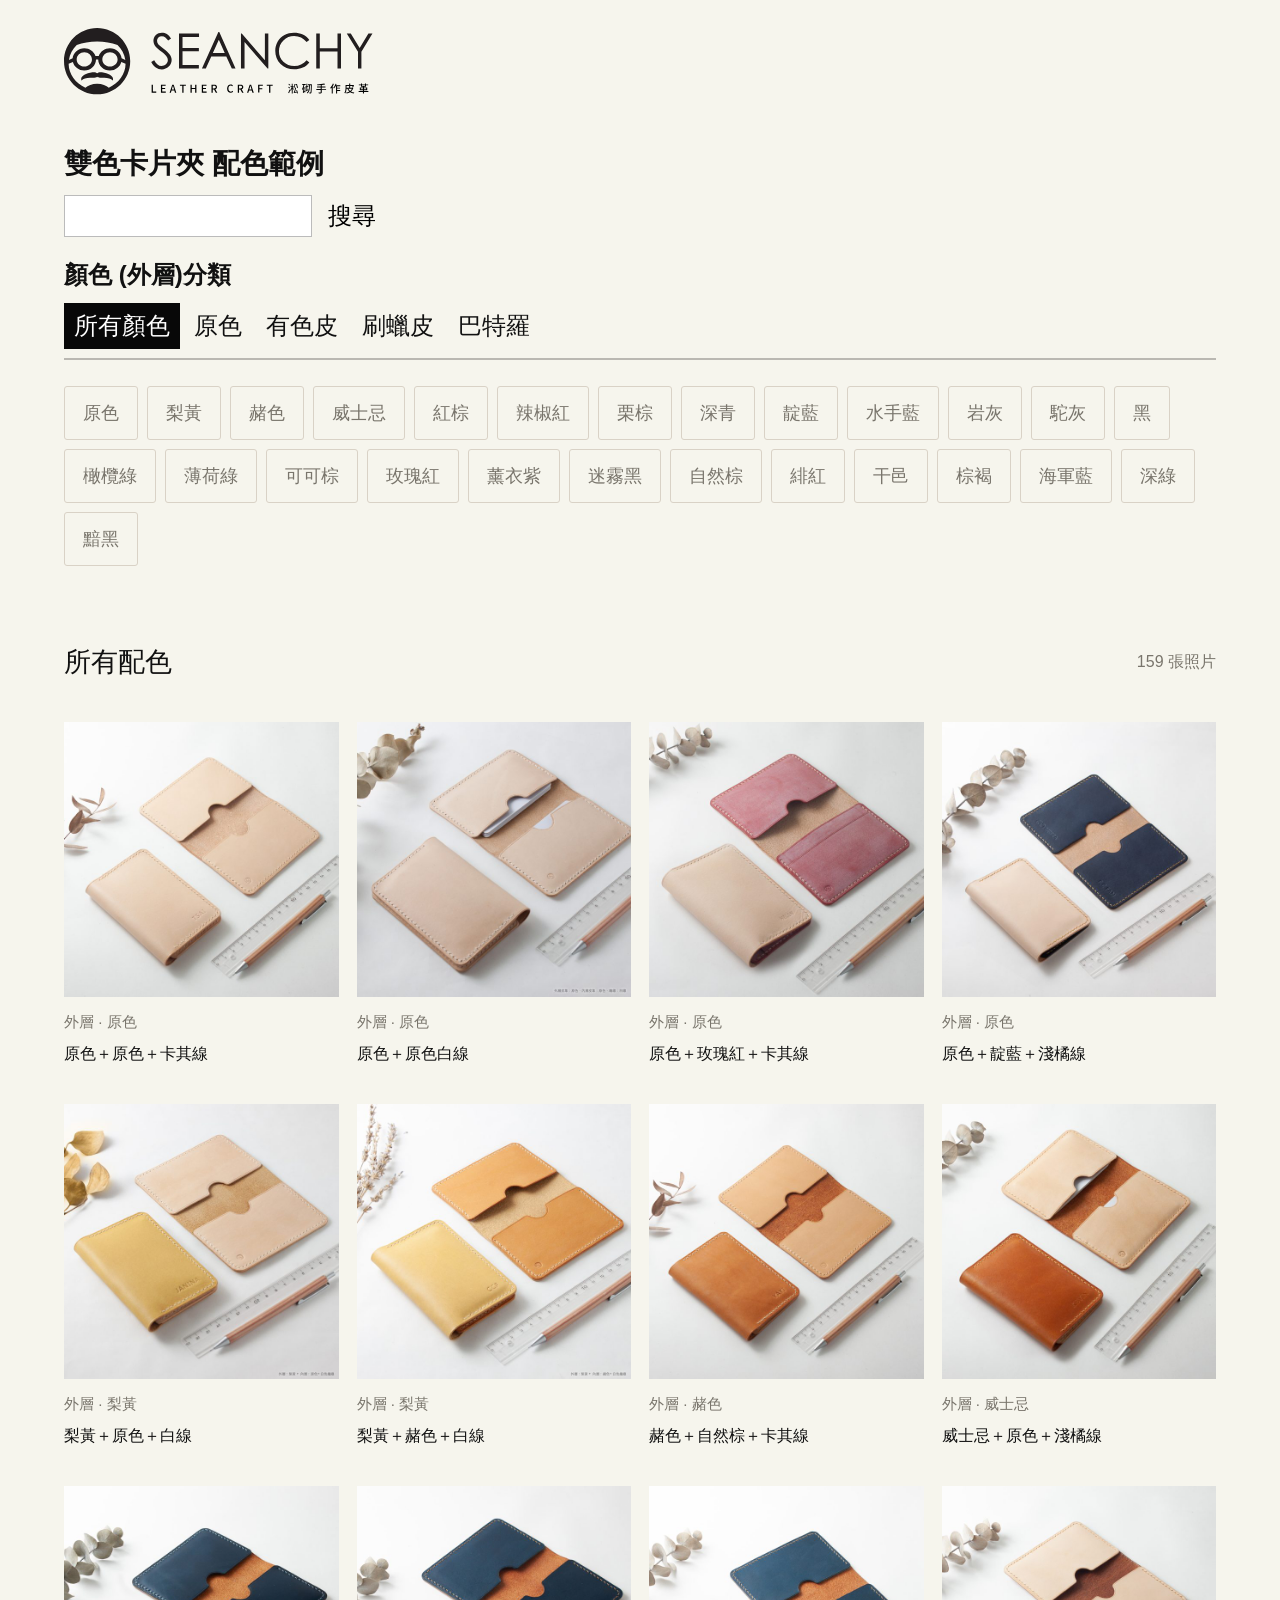
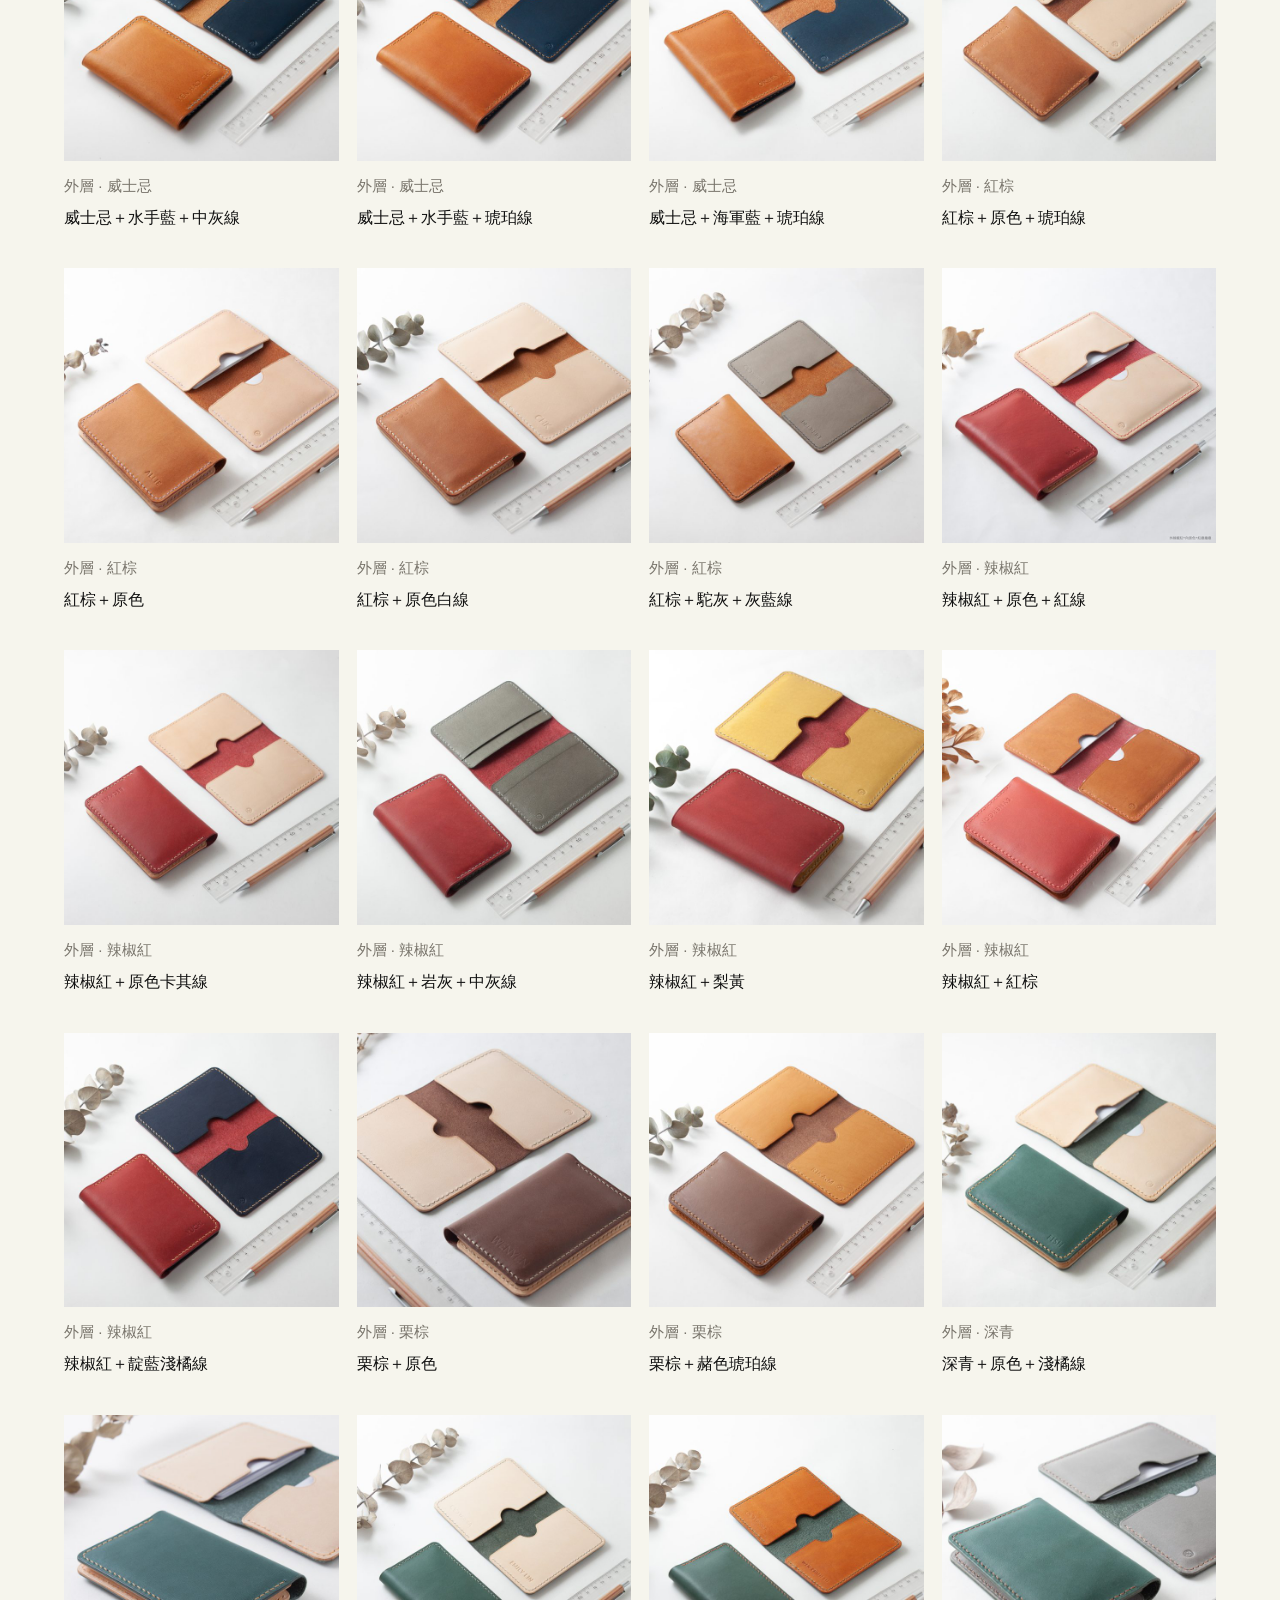
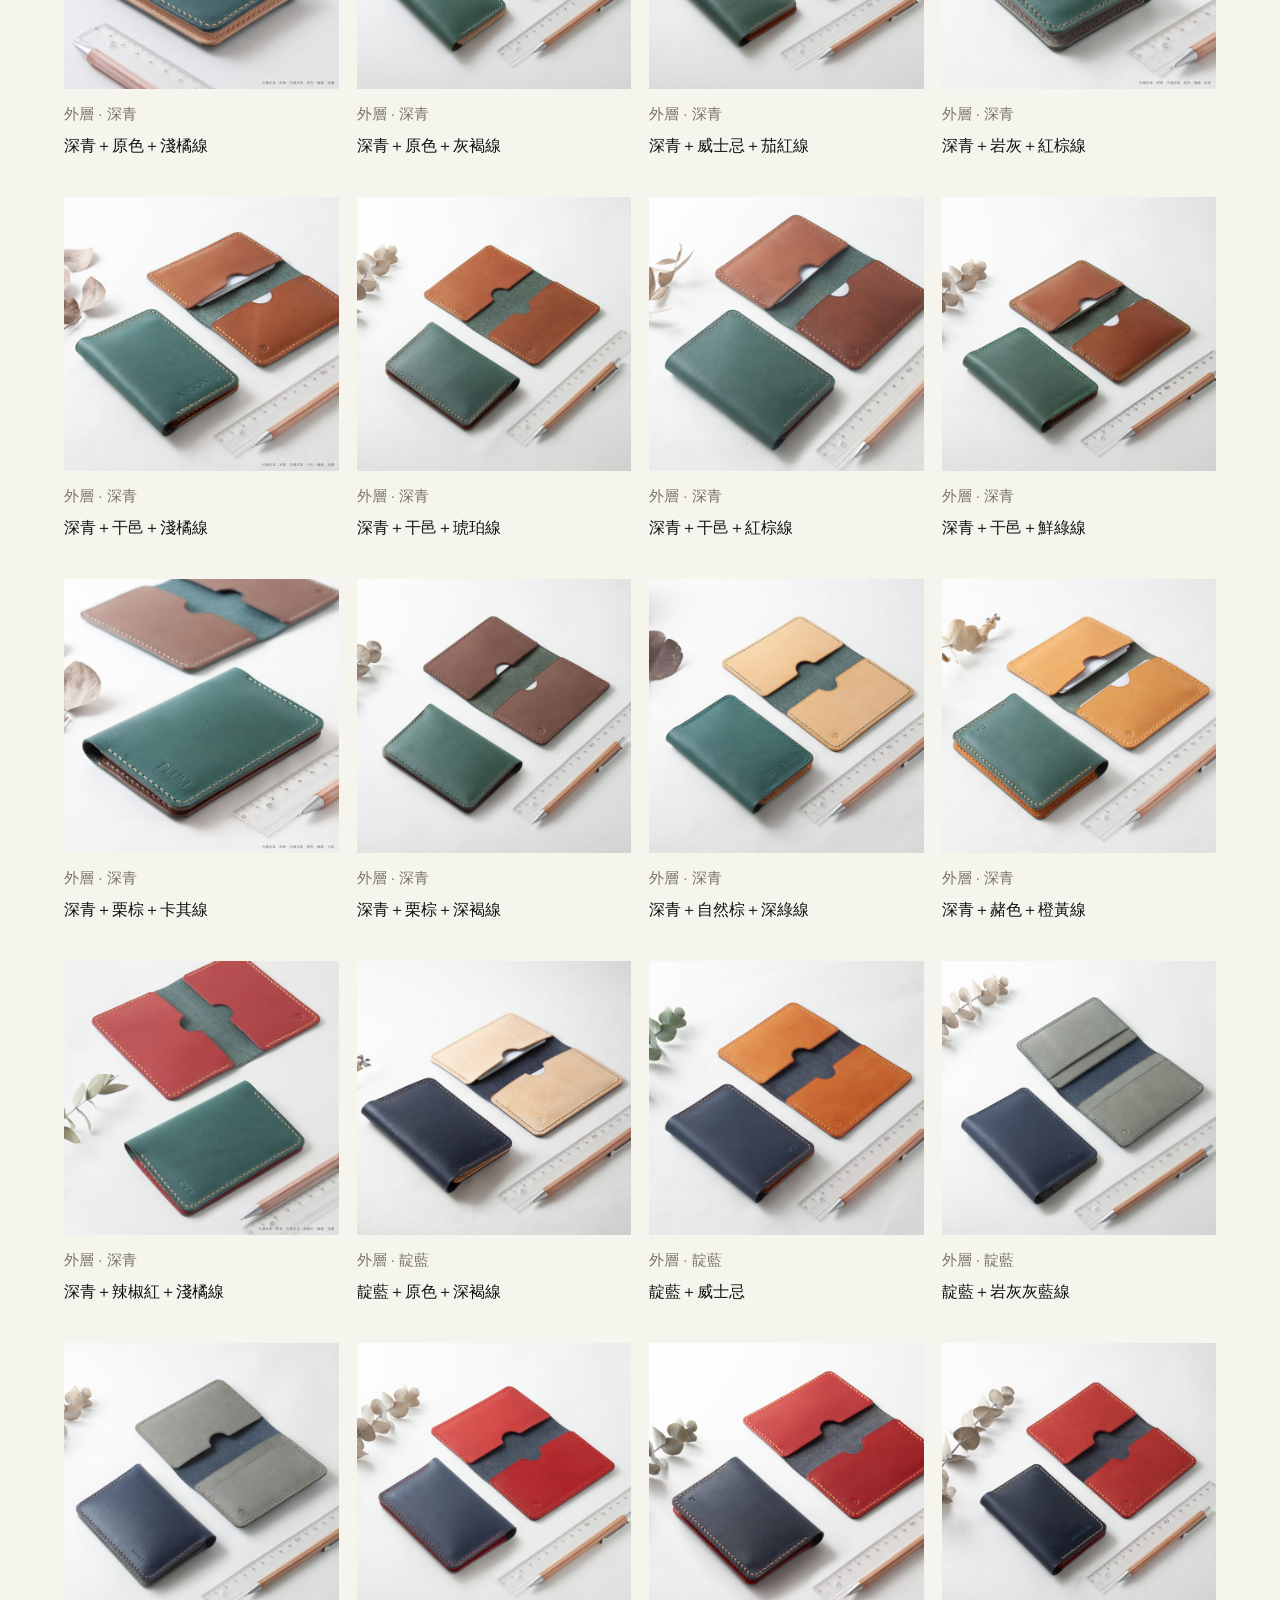
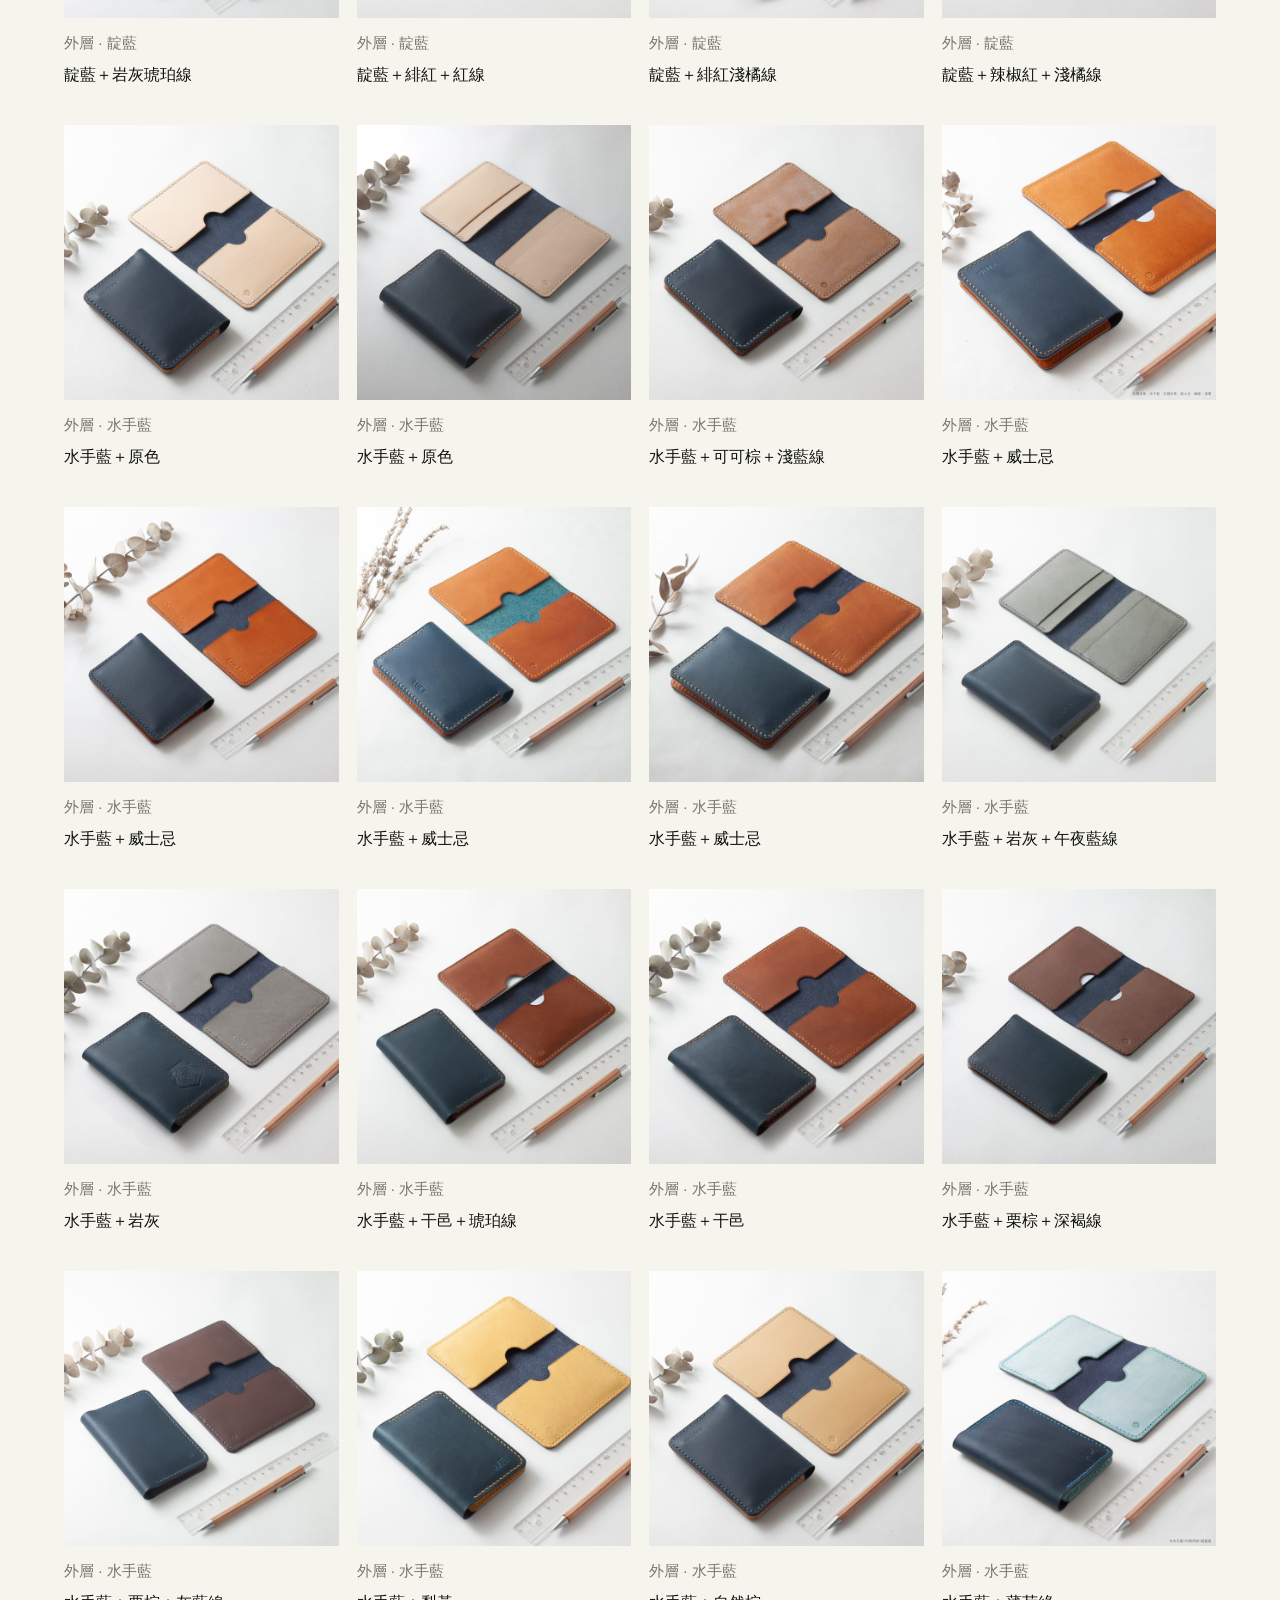
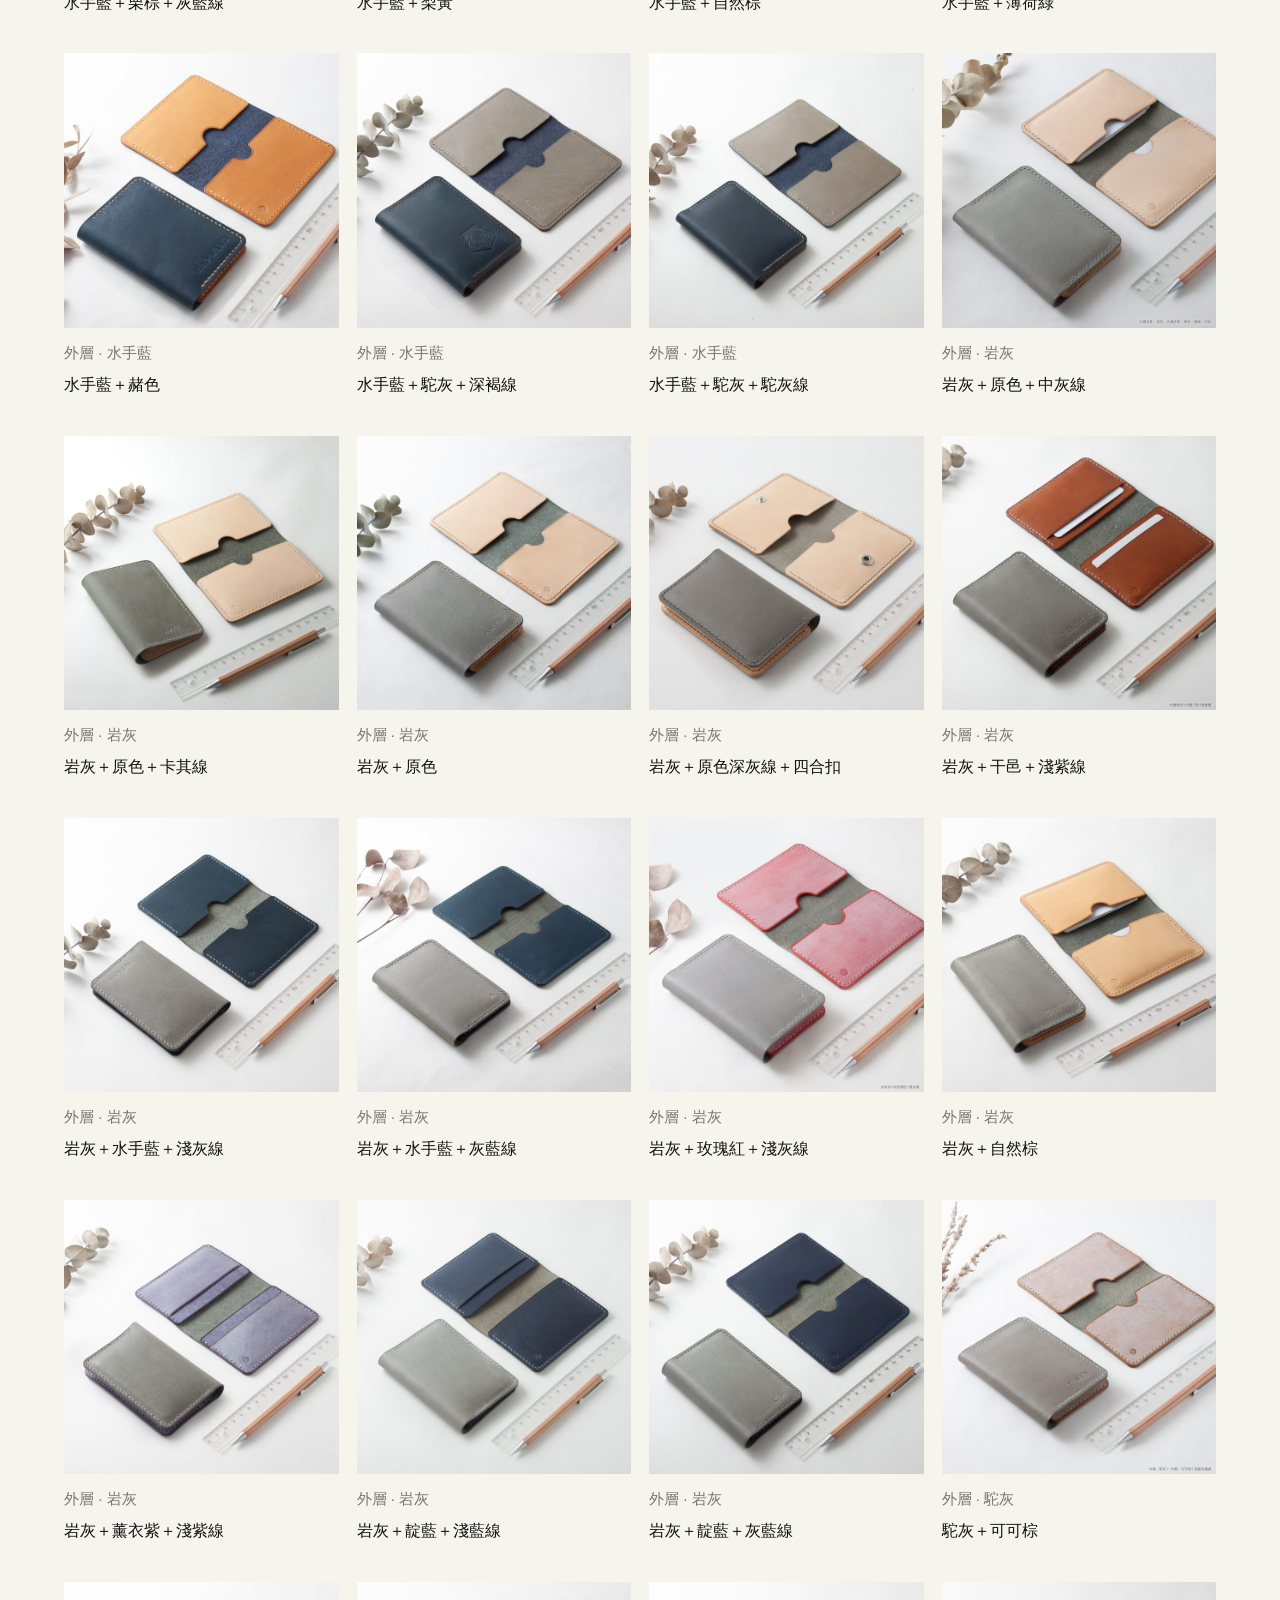
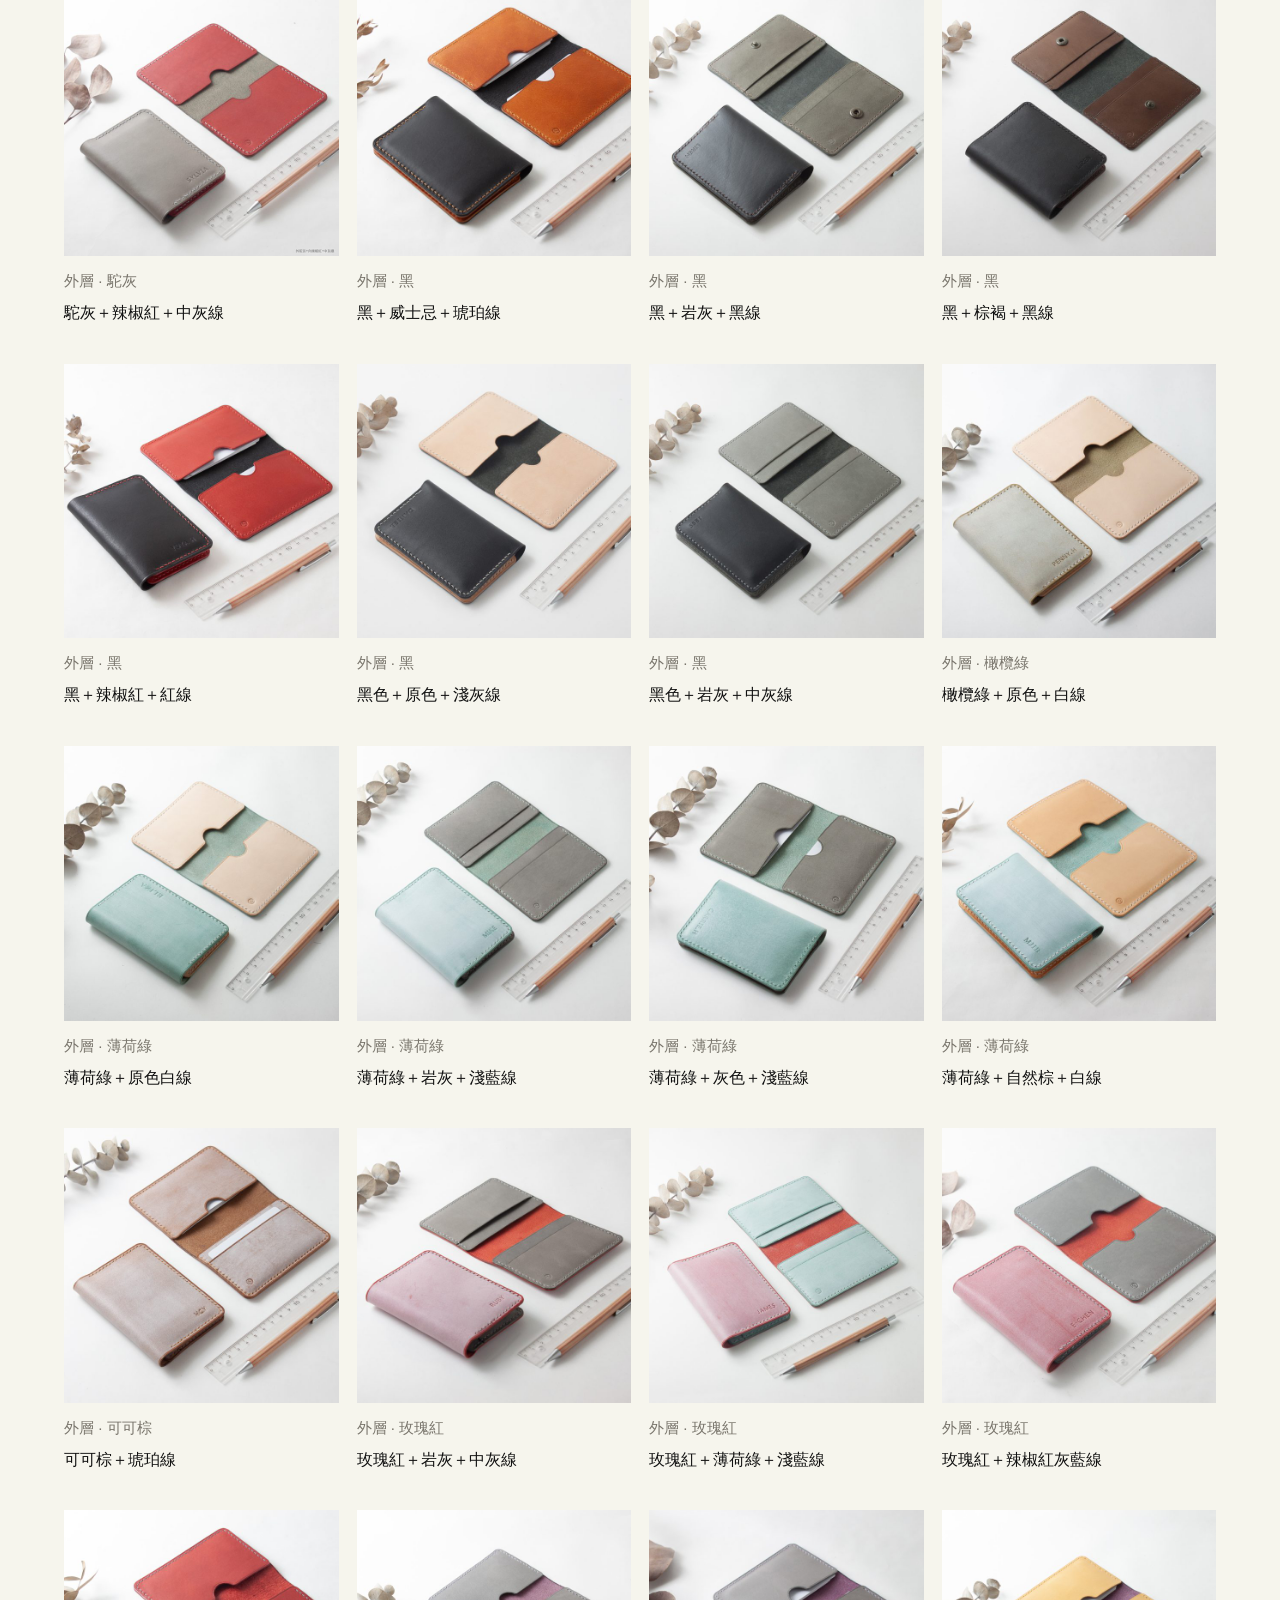
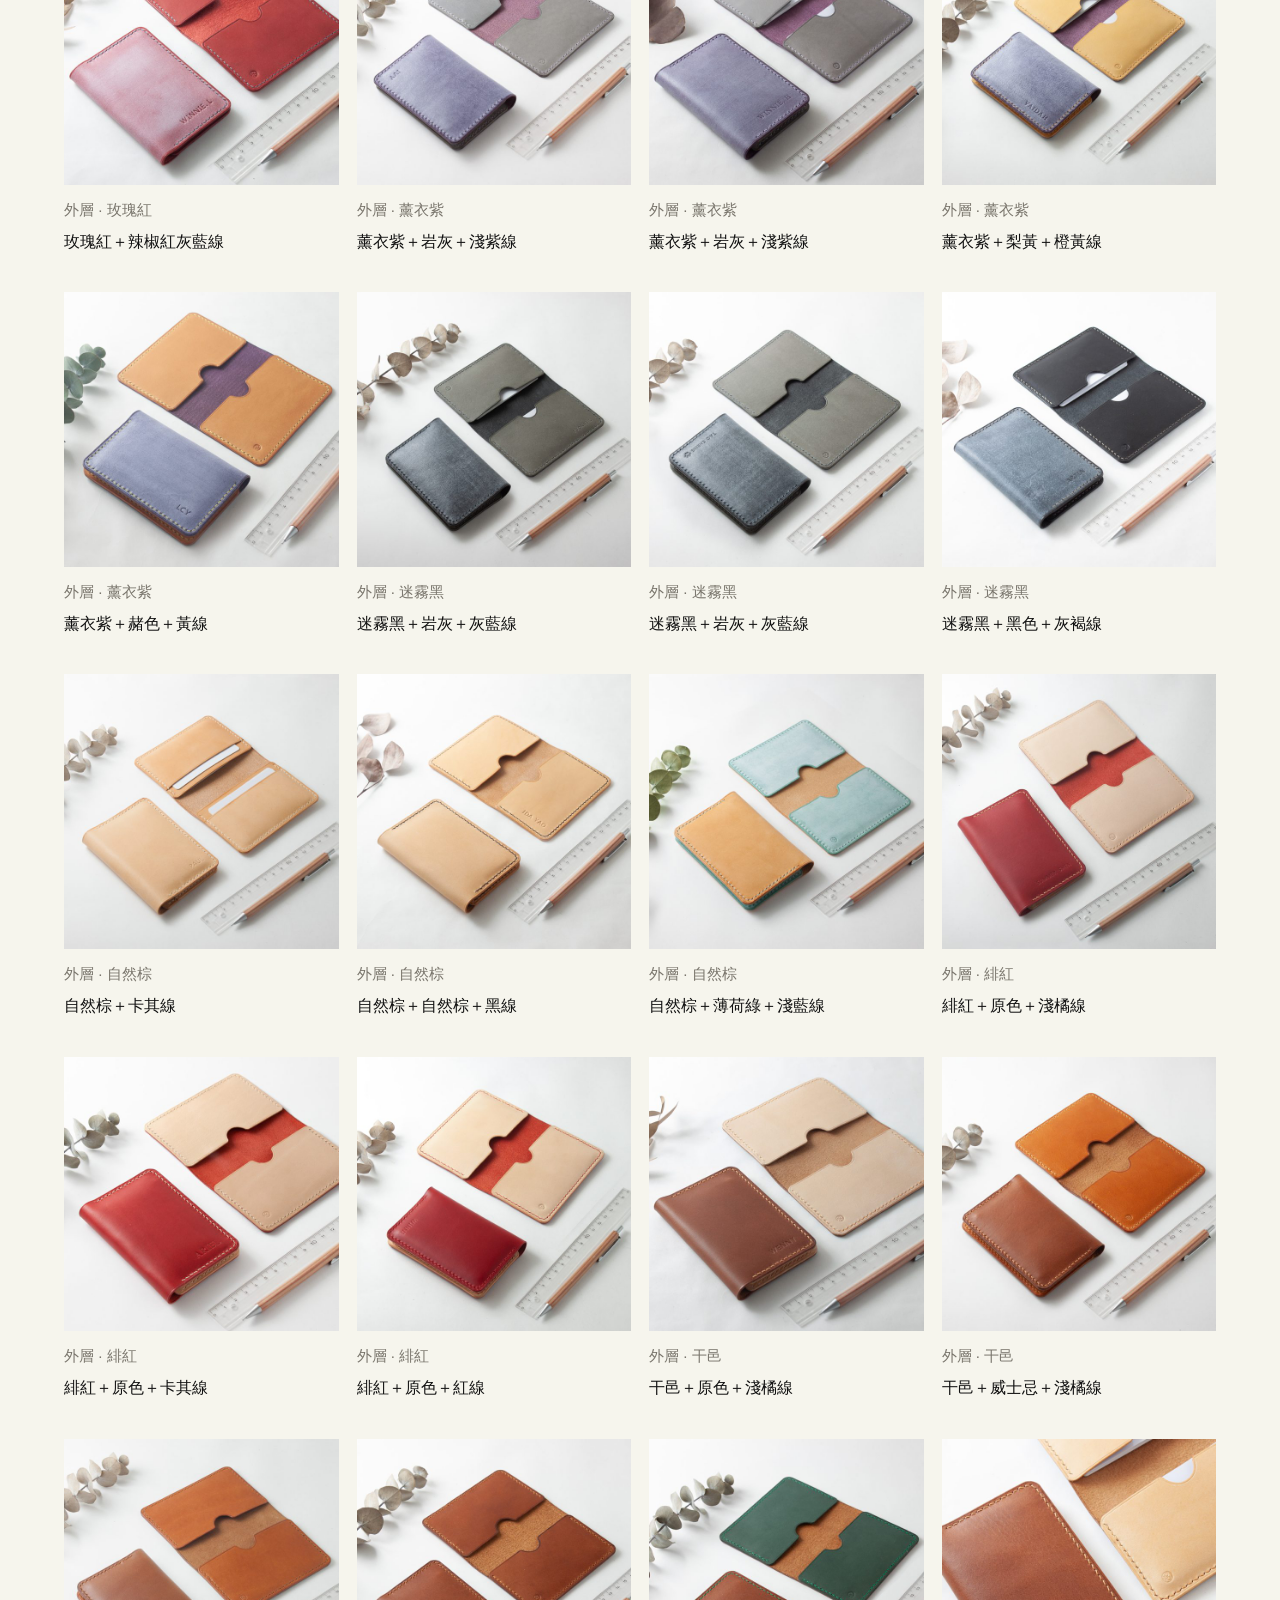
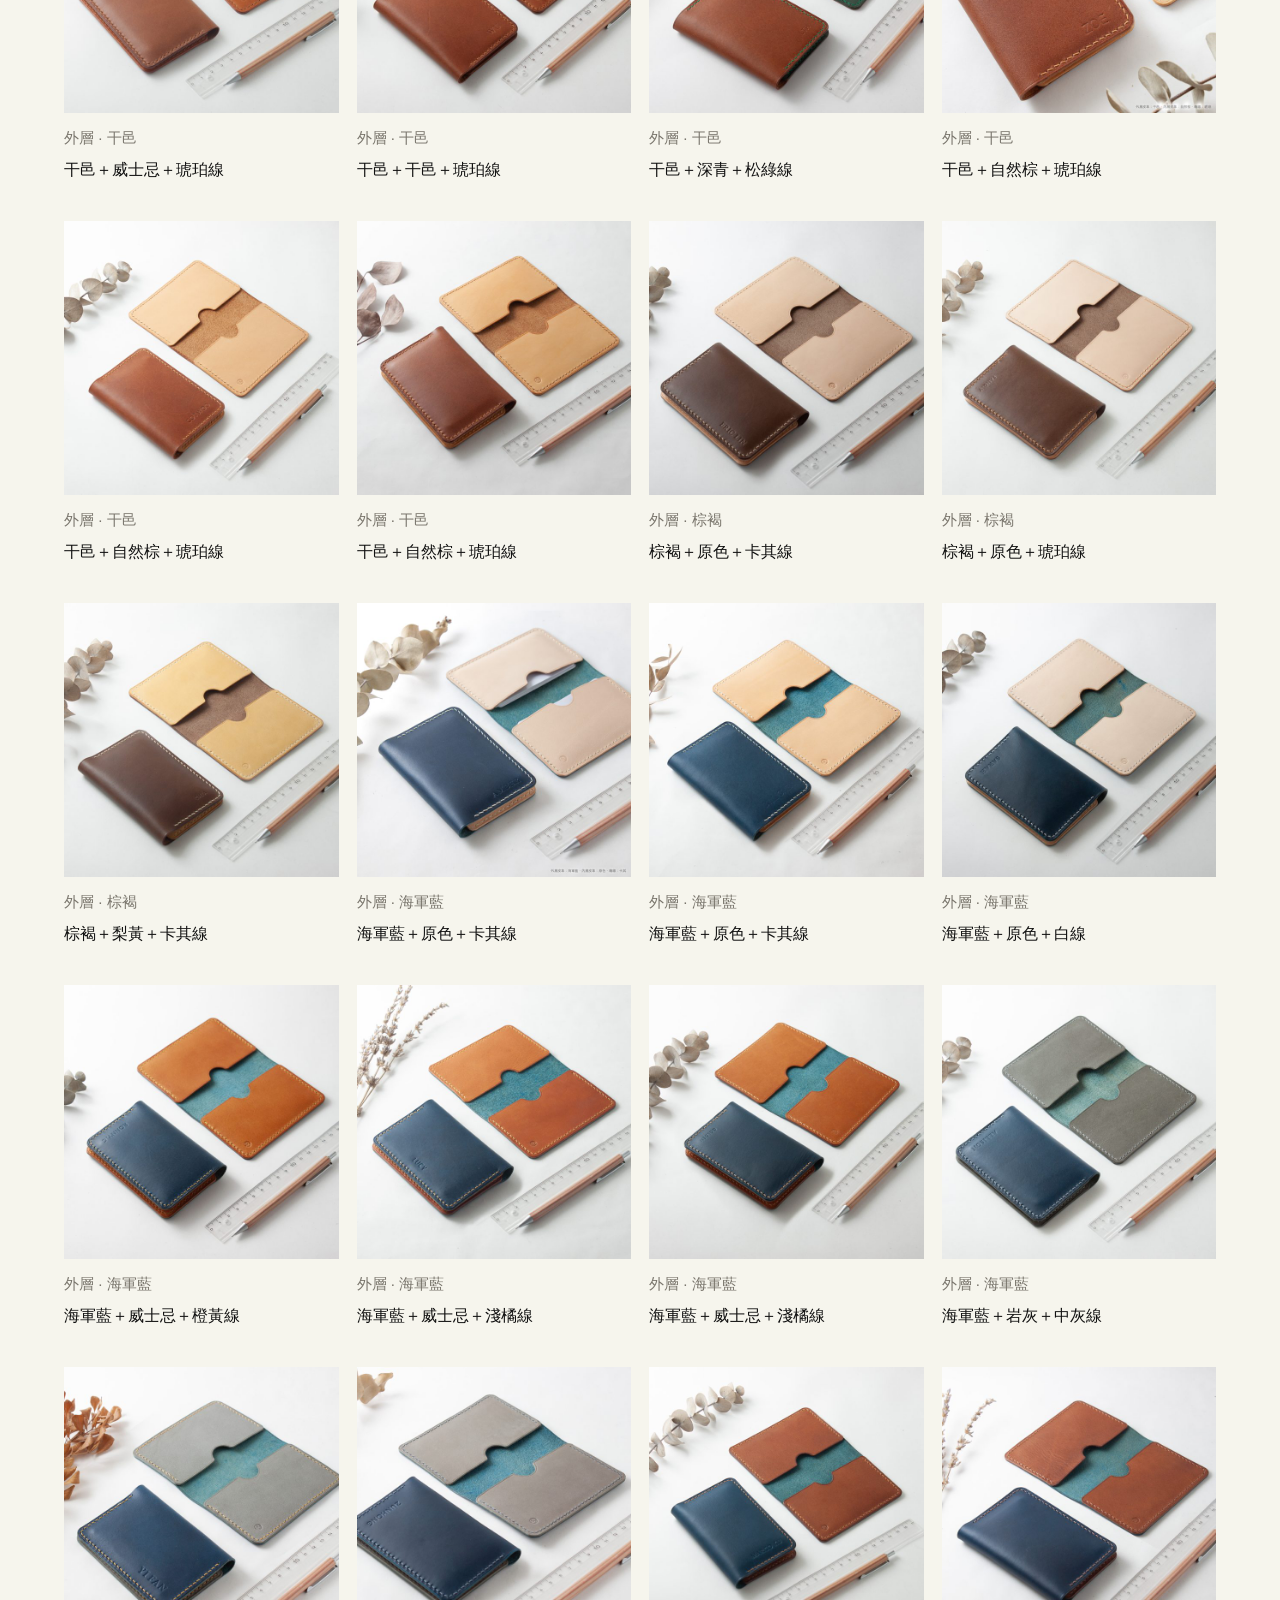
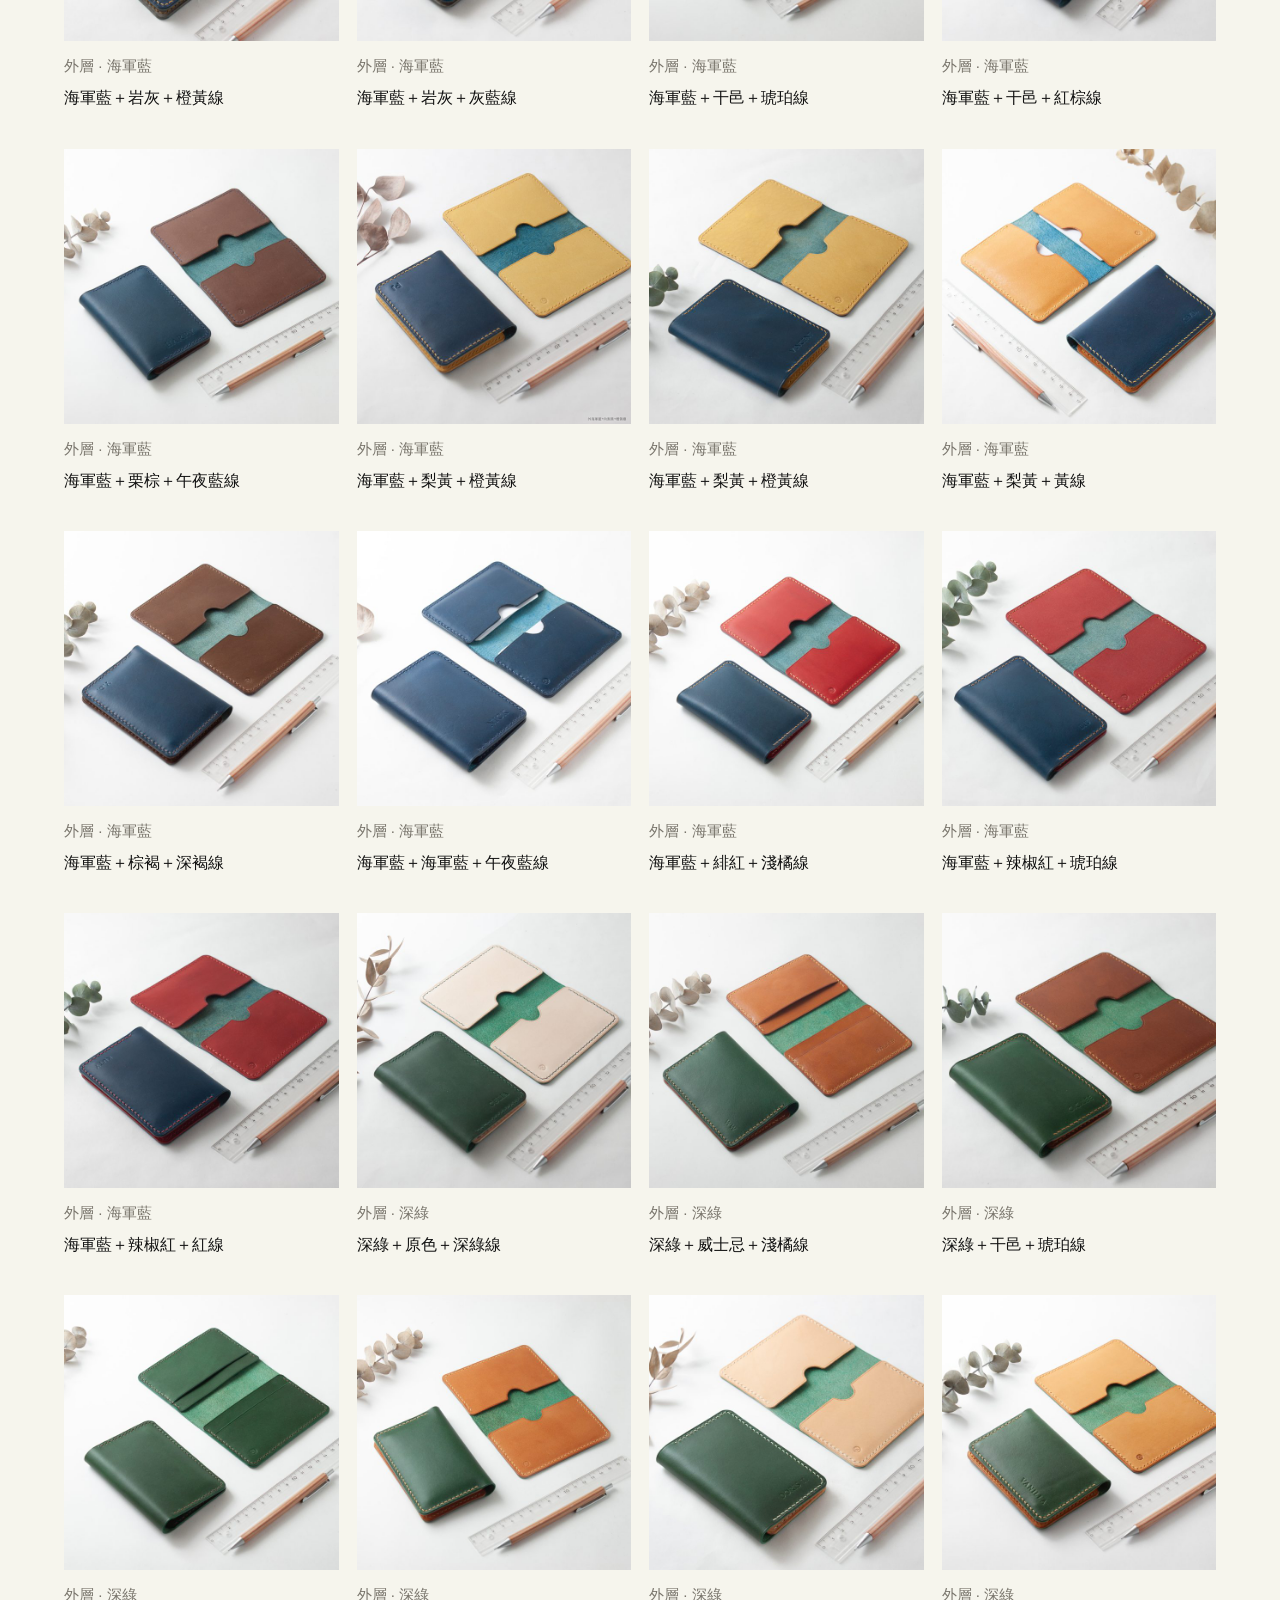
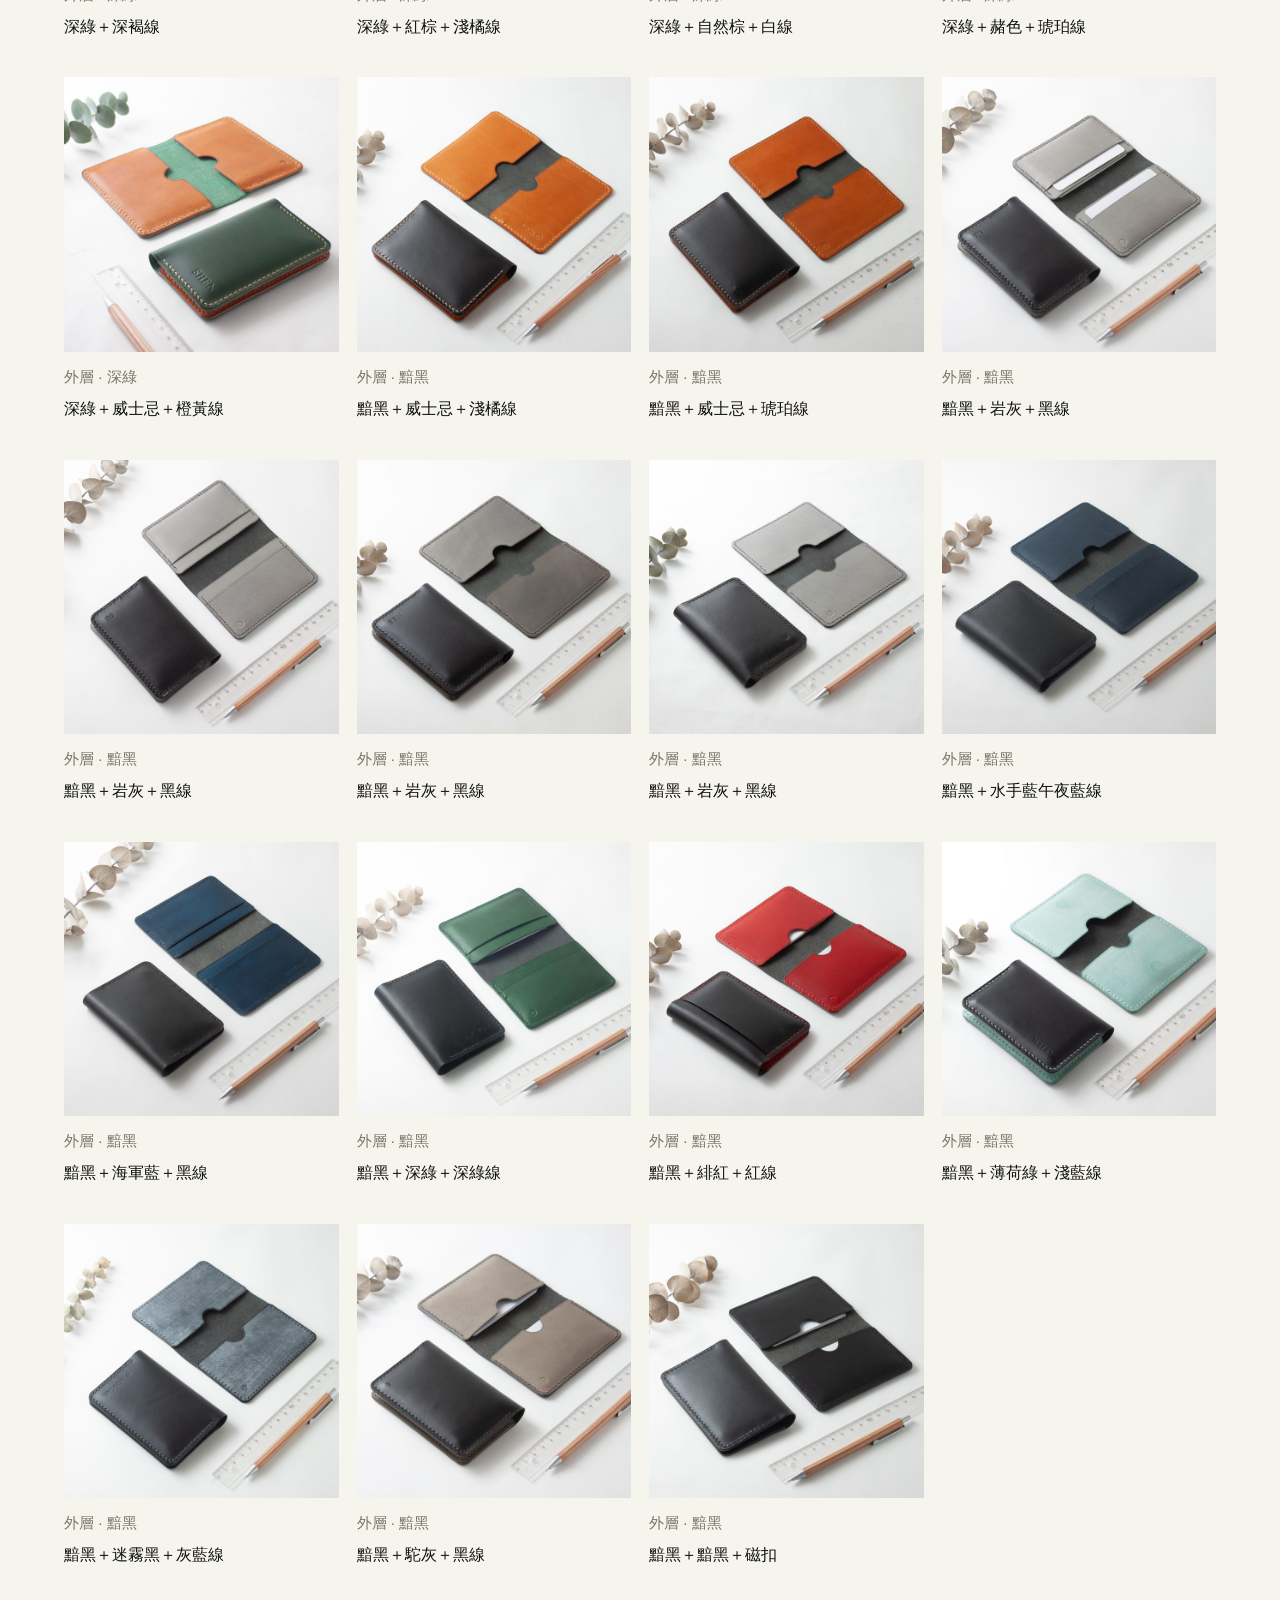
==== 2c_match.html @ 7dfa81d3 "建立配色相簿" ====
<!doctype html><html lang="zh-Hant"><head><meta charset="utf-8"><meta name="viewport" content="width=device-width,initial-scale=1"><title>雙色卡片夾 配色相簿｜SEANCHY</title><meta name="description" content="SEANCHY 雙色卡片夾 皮革配色範例，依外層顏色瀏覽，尋找喜歡的皮革與縫線組合。"><link rel="stylesheet" href="assets/style.css"><script defer src="assets/data.js"></script><script defer src="assets/app.js"></script></head><body>
<header><a href="index.html" class="brand" aria-label="SEANCHY 瀚翔手作皮革"><img class="brand-image" src="assets/logo.svg" alt="SEANCHY LEATHER CRAFT 瀚翔手作皮革" width="310" height="76"></a></header>
<main><h1>雙色卡片夾 配色範例</h1><section class="browse" aria-label="配色搜尋"><form id="searchform" class="searchrow"><input id="search" type="search" aria-label="搜尋配色" autocomplete="off"><button type="submit">搜尋</button></form><h2 class="filter-title">顏色 (外層)分類</h2><div id="series" aria-label="皮革系列"></div><div id="filters" aria-label="外層顏色"></div></section>
<div class="results"><h2 id="heading">所有配色</h2><span id="count" role="status" aria-live="polite"></span></div><div id="gallery"></div><p id="empty" hidden>沒有找到符合的配色，試試其他顏色或清除搜尋、切換分類。</p><noscript>請啟用 JavaScript 以瀏覽相簿。</noscript></main>
<footer><span>SEANCHY</span><p>照片因光線與螢幕顯示可能有色差，配色請以實物為準。</p><a href="#">回到頂端 ↑</a></footer>
<dialog id="viewer" aria-labelledby="caption"><button id="close" aria-label="關閉照片">✕</button><div class="stage"><button id="prev" aria-label="上一張">←</button><img id="large" alt=""><button id="next" aria-label="下一張">→</button></div><div class="detail"><p id="caption"></p><span id="position"></span></div></dialog></body></html>
---- assets/style.css ----
:root{color-scheme:light;--paper:#f5f2eb;--ink:#302d27;--muted:#756e63;--accent:#76543e;--line:#d9d2c6}*{box-sizing:border-box}body{margin:0;background:var(--paper);color:var(--ink);font-family:-apple-system,BlinkMacSystemFont,"Noto Sans TC",sans-serif}button,input{font:inherit}button,a,input{-webkit-tap-highlight-color:transparent}button{cursor:pointer}a{color:inherit}header{padding:28px 5%;display:flex;justify-content:space-between;align-items:center;border-bottom:1px solid var(--line)}.brand{text-decoration:none;font-family:Georgia,serif;font-size:28px;letter-spacing:5px}.brand span{display:block;font:9px sans-serif;letter-spacing:2px;margin-top:7px}.edition{font-size:12px;color:var(--muted)}main{max-width:1440px;margin:auto;padding:0 5% 80px}.intro{padding:65px 0 46px}.eyebrow{font-size:11px;letter-spacing:3px;color:var(--accent)}h1{font-family:Georgia,"Noto Serif TC",serif;font-weight:400;font-size:clamp(35px,4vw,58px);line-height:1.4;letter-spacing:3px;margin:20px 0}.intro>p:last-child{color:var(--muted);font-size:14px;line-height:2}.dash{padding:0 12px}.browse{border-top:1px solid var(--line);padding:26px 0}label{display:block;font-size:13px;margin-bottom:10px}.searchrow{display:flex;gap:12px;max-width:650px}input{min-width:0;flex:1;background:transparent;border:0;border-bottom:1px solid var(--accent);border-radius:0;padding:12px 0;font-size:15px}.searchrow button{background:transparent;border:1px solid var(--line);padding:0 17px}.hint{font-size:12px;color:var(--muted);margin:12px 0 24px}#filters{display:flex;flex-wrap:wrap;gap:8px}#filters button{border:1px solid var(--line);background:transparent;color:var(--muted);padding:9px 15px;border-radius:3px;font-size:13px}#filters button[aria-pressed=true]{background:var(--ink);color:var(--paper);border-color:var(--ink)}.results{display:flex;align-items:center;justify-content:space-between;margin:14px 0 22px}.results h2{font-size:20px;font-weight:400}.results span{font-size:12px;color:var(--muted)}#gallery{display:grid;grid-template-columns:repeat(4,minmax(0,1fr));gap:30px 22px}.card{border:0;padding:0;background:transparent;text-align:left;color:inherit;min-width:0}.card img{display:block;width:100%;aspect-ratio:1;object-fit:contain;background:#eae6de;transition:filter .2s}.card:hover img{filter:brightness(1.05)}.card small{display:block;color:var(--muted);font-size:11px;margin:15px 0 6px}.card strong{display:block;font-size:14px;font-weight:400;line-height:1.6;overflow-wrap:anywhere}#empty{padding:50px 0;color:var(--muted)}footer{border-top:1px solid var(--line);padding:30px 5%;display:flex;align-items:center;gap:30px;font-size:11px;color:var(--muted)}footer>span{letter-spacing:3px}footer a{margin-left:auto;white-space:nowrap}dialog{border:0;background:#f5f2eb;width:min(1100px,96vw);max-height:95dvh;padding:42px 16px 18px}dialog::backdrop{background:#171511db}body:has(dialog[open]){overflow:hidden}#close{position:absolute;right:8px;top:5px;border:0;background:transparent;padding:10px;font-size:20px}.stage{display:flex;align-items:center;justify-content:space-between;gap:10px}.stage img{width:calc(100% - 100px);height:70dvh;object-fit:contain}.stage button{background:transparent;border:1px solid var(--line);font-size:22px;width:40px;height:44px;flex-shrink:0}.detail{display:flex;justify-content:space-between;align-items:center;gap:15px;padding:0 12px;font-size:14px}.detail span{white-space:nowrap;color:var(--muted);font-size:12px}:focus-visible{outline:3px solid #aa7954;outline-offset:4px}@media(max-width:900px){#gallery{grid-template-columns:repeat(3,minmax(0,1fr))}}@media(max-width:600px){header{padding:20px 5%}.brand{font-size:22px}.edition{font-size:10px}.intro{padding:36px 0 28px}#gallery{grid-template-columns:repeat(2,minmax(0,1fr));gap:25px 12px}#filters{gap:6px}#filters button{padding:9px 12px}.card strong{font-size:12px}.card small{margin-top:10px}footer{flex-wrap:wrap;gap:12px}footer p{width:100%;order:3;line-height:1.8}.stage{gap:3px}.stage img{width:calc(100% - 70px);height:62dvh}.stage button{width:32px}.detail{font-size:12px;padding:0}.detail p{line-height:1.7}}
.card img{height:auto}
/* Reference layout */
:root{--paper:#f6f5ed;--ink:#111;--muted:#79756c}
header{border:0;max-width:1440px;margin:auto;padding:28px 5% 20px;display:block}.brand{display:block;width:310px;max-width:100%}.brand-image{display:block;width:310px;height:auto;max-width:100%}h1{font-family:inherit;font-weight:700;font-size:28px;letter-spacing:0;line-height:1.4;margin:20px 0 12px}.browse{border:0;padding:0}.searchrow{gap:16px;align-items:center;max-width:400px}.searchrow input{background:#fff;border:1px solid #bbb;padding:7px 10px;width:248px;flex:0 1 248px;height:42px}.searchrow button{border:0;font-size:24px;padding:0;background:transparent}.filter-title{font-size:24px;margin:22px 0 12px}#series{display:flex;gap:4px;align-items:center;flex-wrap:wrap;border-bottom:2px solid #bab8b2;padding-bottom:9px;margin-bottom:26px}#series button{border:0;background:transparent;font-size:24px;padding:7px 10px;color:var(--ink);white-space:nowrap}#series button:first-child{padding-left:0}#series button[aria-pressed=true]{background:#080808;color:white}#series button:first-child[aria-pressed=true]{padding-left:10px}#filters{gap:9px}#filters button{font-size:18px;padding:14px 18px}.results{margin:78px 0 42px}.results h2{font-size:27px;font-weight:500;margin:0}.results span{font-size:16px}#gallery{gap:38px 18px}.card small{font-size:15px;margin:16px 0 9px}.card strong{font-size:16px}.card img{background:transparent}footer{margin-top:20px}@media(max-width:600px){header{padding:28px 5% 20px}h1{font-size:28px;margin-top:18px}#series button{font-size:clamp(17px,4.35vw,24px);padding:7px 8px}#filters button{font-size:18px;padding:14px 18px}#gallery{gap:38px 18px}.card small{font-size:15px}.card strong{font-size:16px}.results{margin:80px 0 54px}.results h2{font-size:27px}.results span{font-size:16px}}
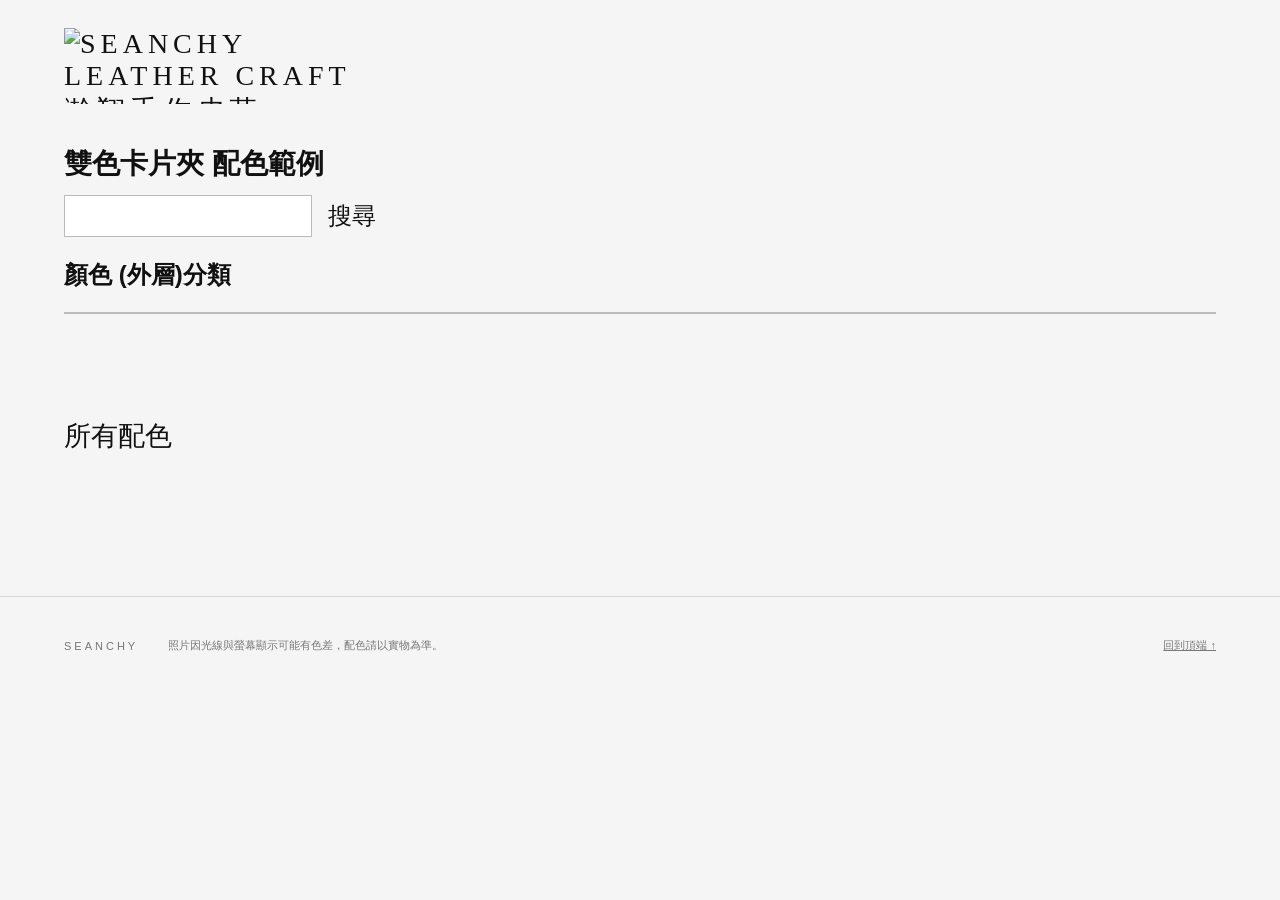
==== commit f221673a: "改版面" ====
--- a/2c_match.html
+++ b/2c_match.html
@@ -1,4 +1,4 @@
-<!doctype html><html lang="zh-Hant"><head><meta charset="utf-8"><meta name="viewport" content="width=device-width,initial-scale=1"><title>雙色卡片夾 配色相簿｜SEANCHY</title><meta name="description" content="SEANCHY 雙色卡片夾 皮革配色範例，依外層顏色瀏覽，尋找喜歡的皮革與縫線組合。"><link rel="stylesheet" href="assets/style.css"><script defer src="assets/data.js"></script><script defer src="assets/app.js"></script></head><body>
+<!doctype html><html lang="zh-Hant"><head><meta charset="utf-8"><meta name="viewport" content="width=device-width,initial-scale=1"><title>雙色卡片夾 配色相簿｜SEANCHY</title><meta name="description" content="SEANCHY 雙色卡片夾 皮革配色範例，依外層顏色瀏覽，尋找喜歡的皮革與縫線組合。"><link rel="stylesheet" href="assets/style.css?v=3"><script defer src="assets/data.js"></script><script defer src="assets/app.js"></script></head><body>
 <header><a href="index.html" class="brand" aria-label="SEANCHY 瀚翔手作皮革"><img class="brand-image" src="assets/logo.svg" alt="SEANCHY LEATHER CRAFT 瀚翔手作皮革" width="310" height="76"></a></header>
 <main><h1>雙色卡片夾 配色範例</h1><section class="browse" aria-label="配色搜尋"><form id="searchform" class="searchrow"><input id="search" type="search" aria-label="搜尋配色" autocomplete="off"><button type="submit">搜尋</button></form><h2 class="filter-title">顏色 (外層)分類</h2><div id="series" aria-label="皮革系列"></div><div id="filters" aria-label="外層顏色"></div></section>
 <div class="results"><h2 id="heading">所有配色</h2><span id="count" role="status" aria-live="polite"></span></div><div id="gallery"></div><p id="empty" hidden>沒有找到符合的配色，試試其他顏色或清除搜尋、切換分類。</p><noscript>請啟用 JavaScript 以瀏覽相簿。</noscript></main>
--- a/assets/style.css
+++ b/assets/style.css
@@ -3,3 +3,20 @@
 /* Reference layout */
 :root{--paper:#f6f5ed;--ink:#111;--muted:#79756c}
 header{border:0;max-width:1440px;margin:auto;padding:28px 5% 20px;display:block}.brand{display:block;width:310px;max-width:100%}.brand-image{display:block;width:310px;height:auto;max-width:100%}h1{font-family:inherit;font-weight:700;font-size:28px;letter-spacing:0;line-height:1.4;margin:20px 0 12px}.browse{border:0;padding:0}.searchrow{gap:16px;align-items:center;max-width:400px}.searchrow input{background:#fff;border:1px solid #bbb;padding:7px 10px;width:248px;flex:0 1 248px;height:42px}.searchrow button{border:0;font-size:24px;padding:0;background:transparent}.filter-title{font-size:24px;margin:22px 0 12px}#series{display:flex;gap:4px;align-items:center;flex-wrap:wrap;border-bottom:2px solid #bab8b2;padding-bottom:9px;margin-bottom:26px}#series button{border:0;background:transparent;font-size:24px;padding:7px 10px;color:var(--ink);white-space:nowrap}#series button:first-child{padding-left:0}#series button[aria-pressed=true]{background:#080808;color:white}#series button:first-child[aria-pressed=true]{padding-left:10px}#filters{gap:9px}#filters button{font-size:18px;padding:14px 18px}.results{margin:78px 0 42px}.results h2{font-size:27px;font-weight:500;margin:0}.results span{font-size:16px}#gallery{gap:38px 18px}.card small{font-size:15px;margin:16px 0 9px}.card strong{font-size:16px}.card img{background:transparent}footer{margin-top:20px}@media(max-width:600px){header{padding:28px 5% 20px}h1{font-size:28px;margin-top:18px}#series button{font-size:clamp(17px,4.35vw,24px);padding:7px 8px}#filters button{font-size:18px;padding:14px 18px}#gallery{gap:38px 18px}.card small{font-size:15px}.card strong{font-size:16px}.results{margin:80px 0 54px}.results h2{font-size:27px}.results span{font-size:16px}}
+/* Neutral palette and edge-to-edge photo viewer */
+:root{--paper:#f5f5f5;--ink:#111;--muted:#777;--accent:#555;--line:#d5d5d5}
+button,input{color:var(--ink);-webkit-appearance:none;appearance:none}
+.searchrow button{color:#111;-webkit-text-fill-color:#111}
+#series{border-bottom-color:#bbb}
+#filters button[aria-pressed=true]{background:#292929;color:#fff;border-color:#292929}
+:focus-visible{outline-color:#666}
+dialog{width:min(1100px,100vw);max-width:100vw;max-height:95dvh;padding:54px 0 0;background:#eee;color:#111;overflow:auto}
+dialog::backdrop{background:rgba(0,0,0,.8)}
+#close{position:absolute;right:10px;top:5px;width:44px;height:44px;padding:0;border:0;border-radius:0;box-shadow:none;background:transparent;color:#111;font-size:32px;font-weight:300;line-height:1}
+#close:focus:not(:focus-visible){outline:none}
+.stage{display:block;position:relative;width:100%}
+.stage img{display:block;width:100%;height:auto;max-height:calc(95dvh - 145px);object-fit:contain;background:#eee}
+.stage button{position:absolute;bottom:8px;z-index:1;width:44px;height:44px;border:1px solid #999;border-radius:0;background:rgba(238,238,238,.65);color:#111;font-size:28px;padding:0}
+#prev{left:8px}#next{right:8px}
+.detail{min-height:75px;padding:12px 20px;gap:16px}.detail p{margin:0;line-height:1.6}.detail span{color:#777}
+@media(max-width:600px){dialog{width:100vw;max-width:100vw}.stage img{width:100%;height:auto}.stage button{width:40px;height:40px}.detail{padding:14px 18px}}
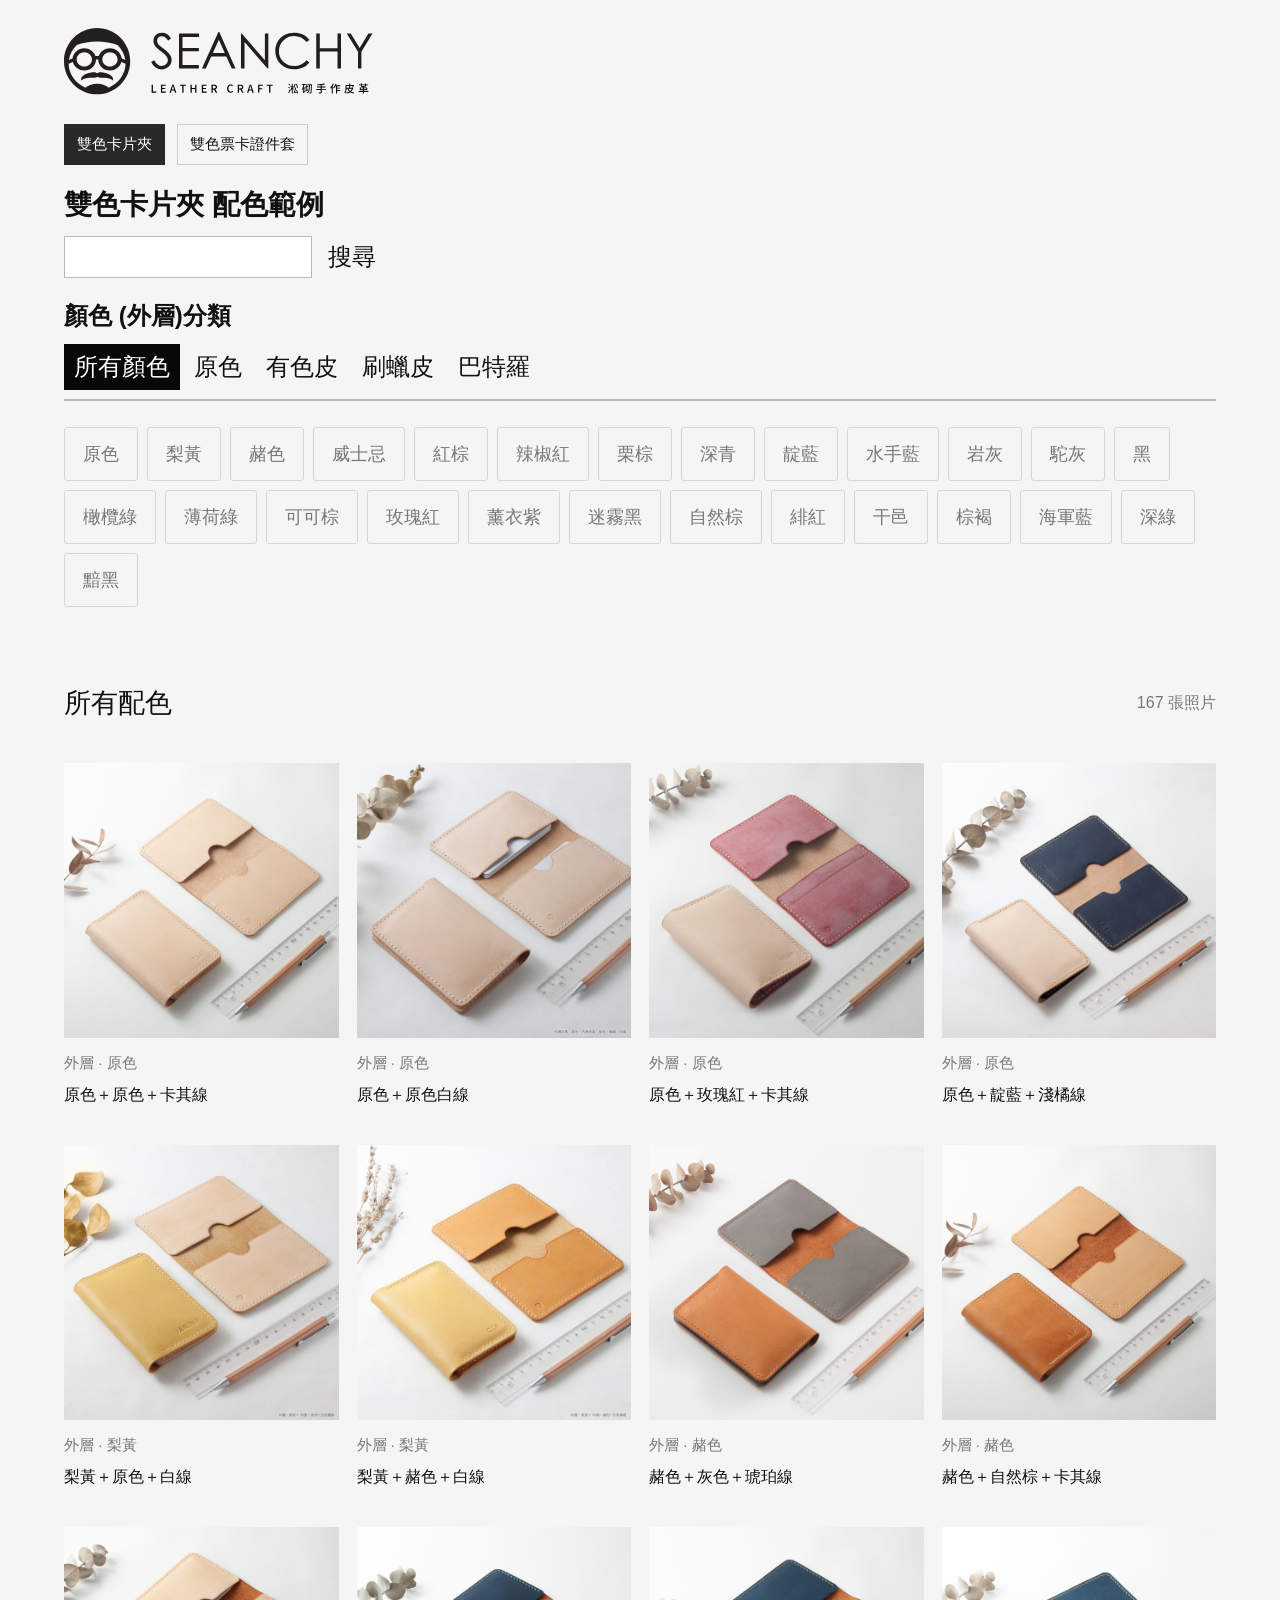
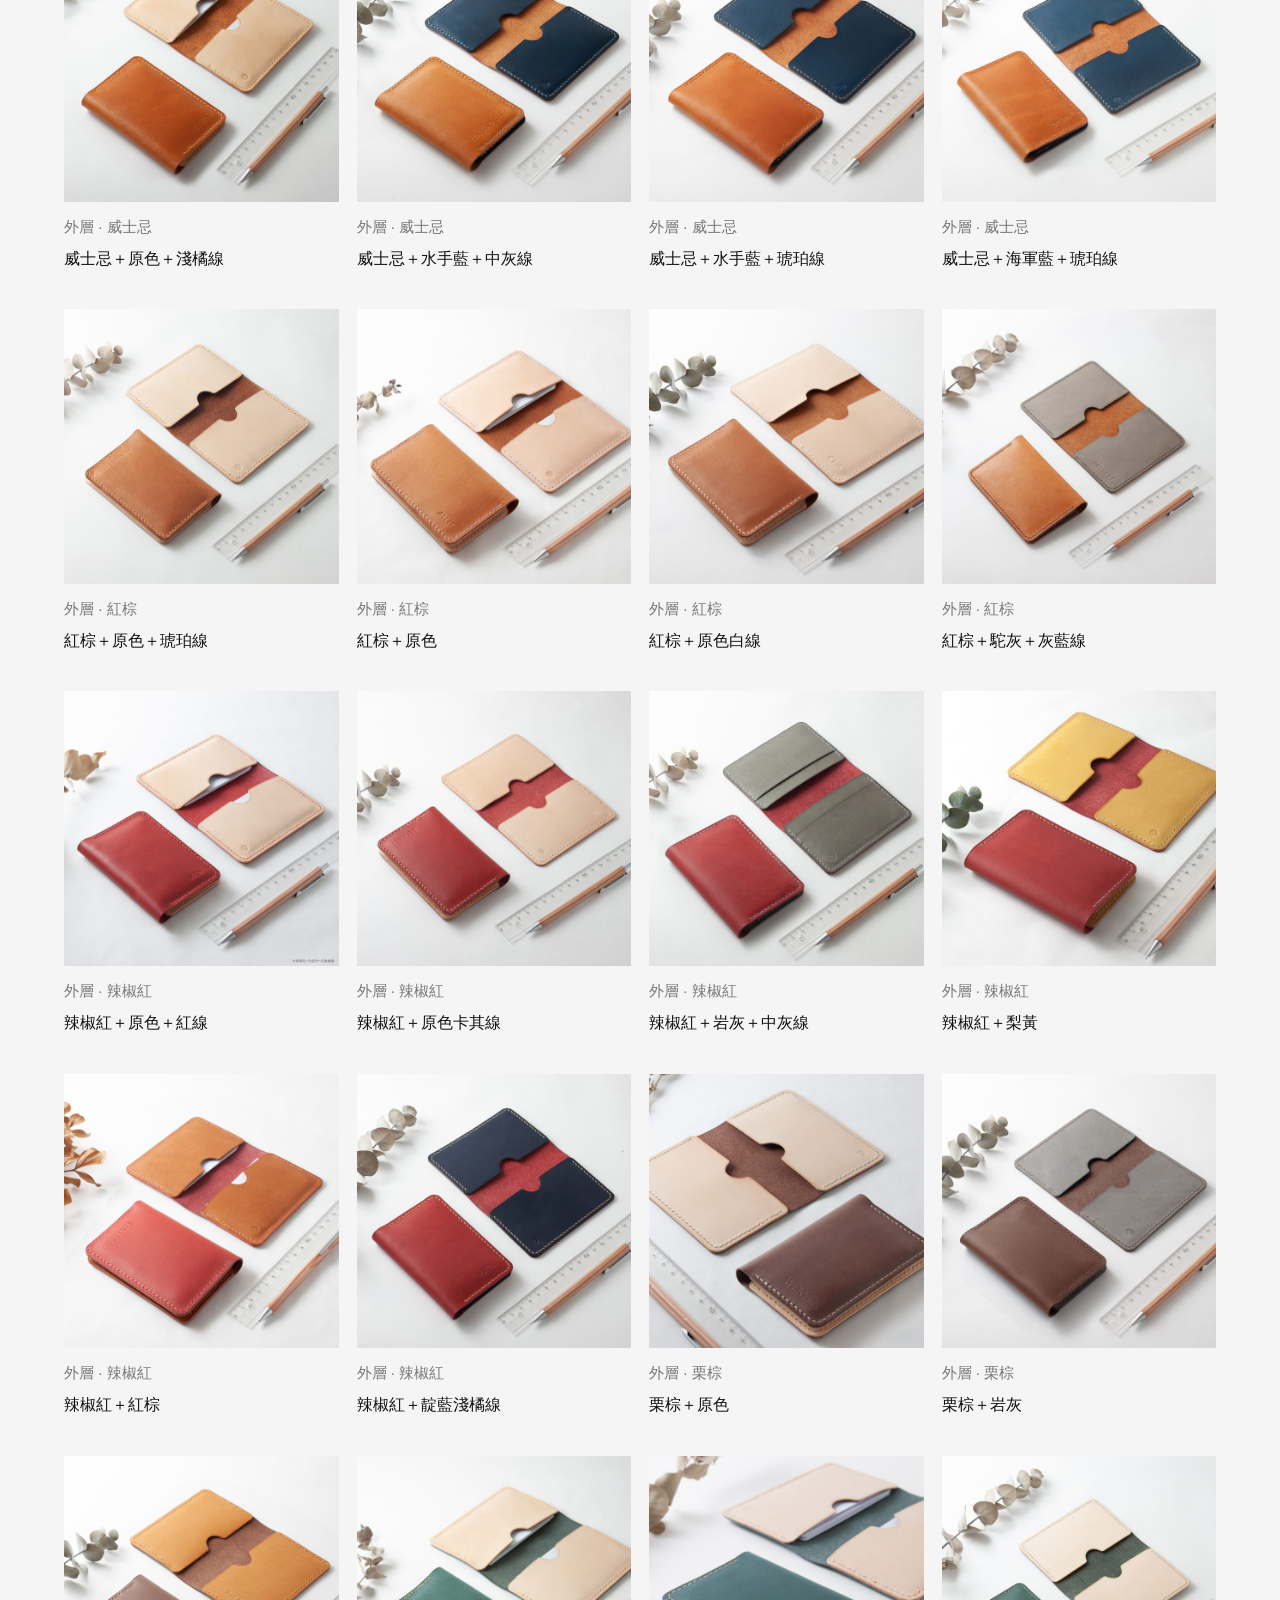
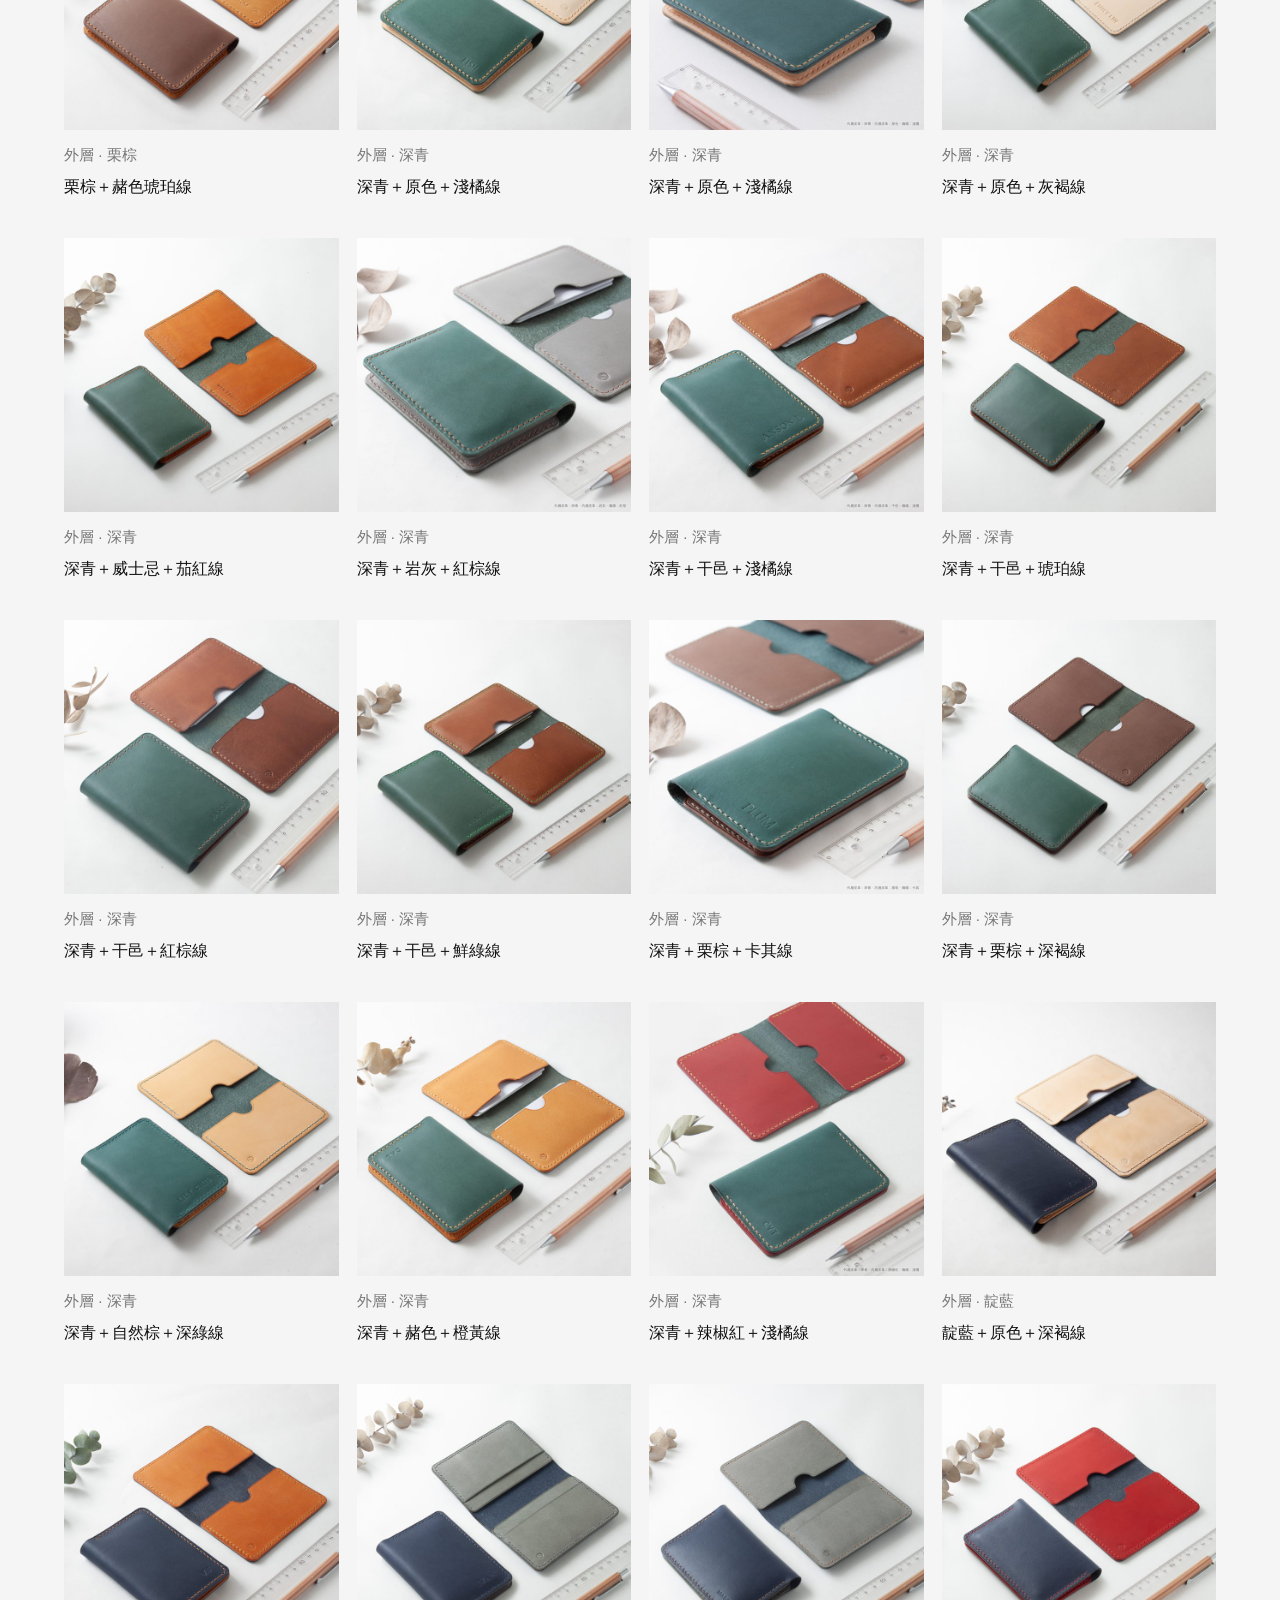
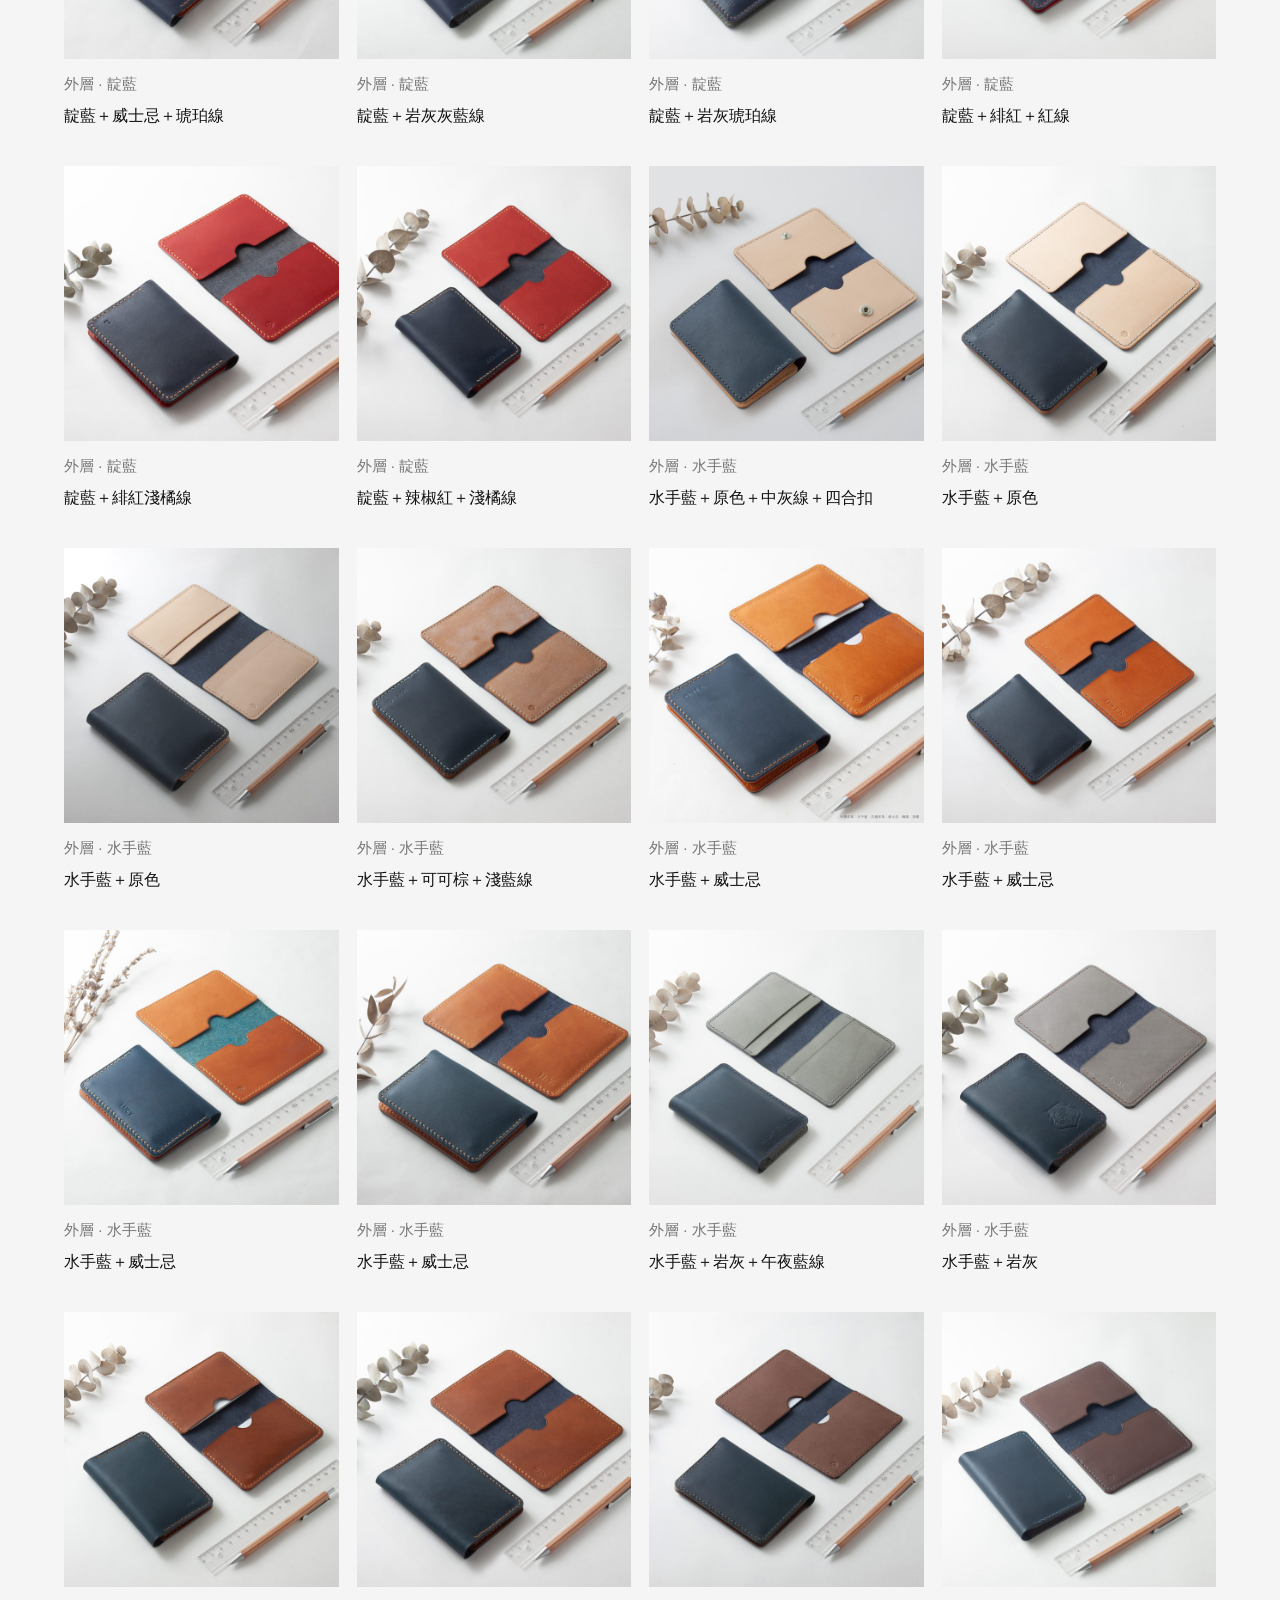
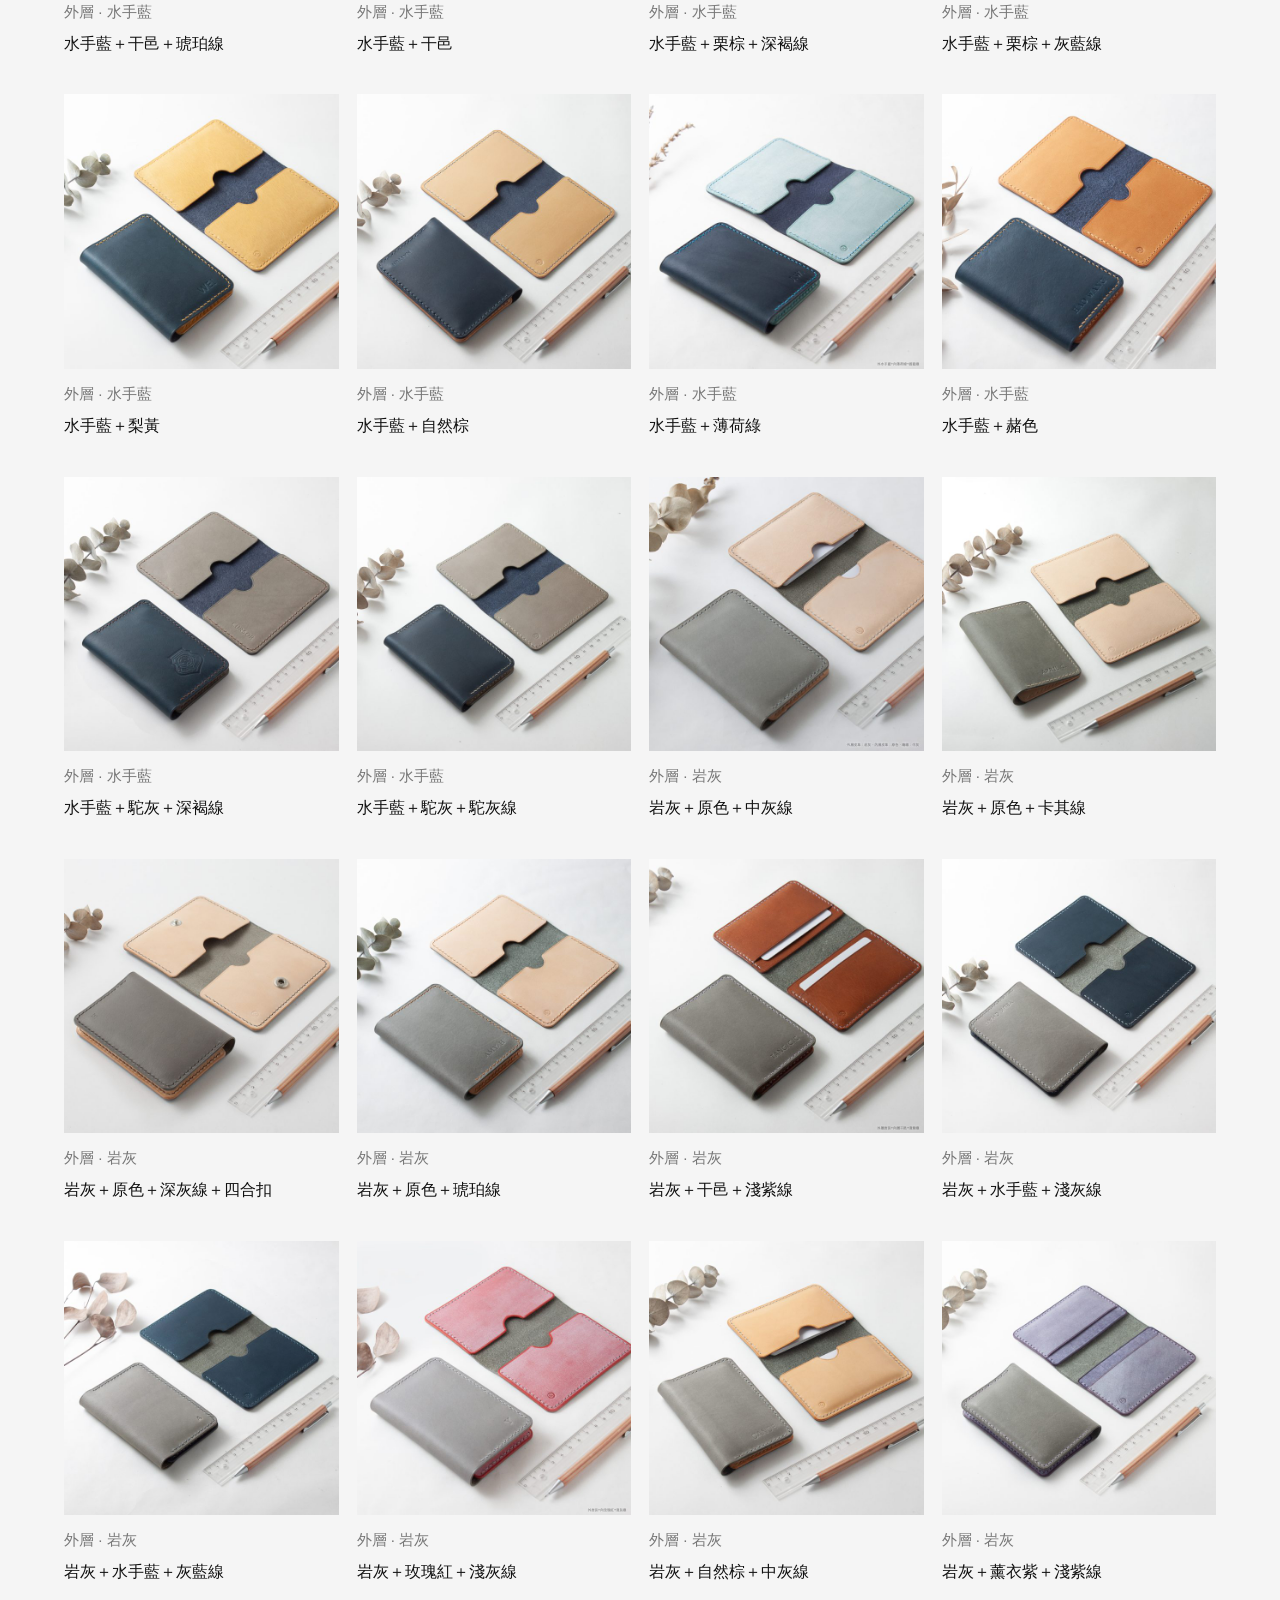
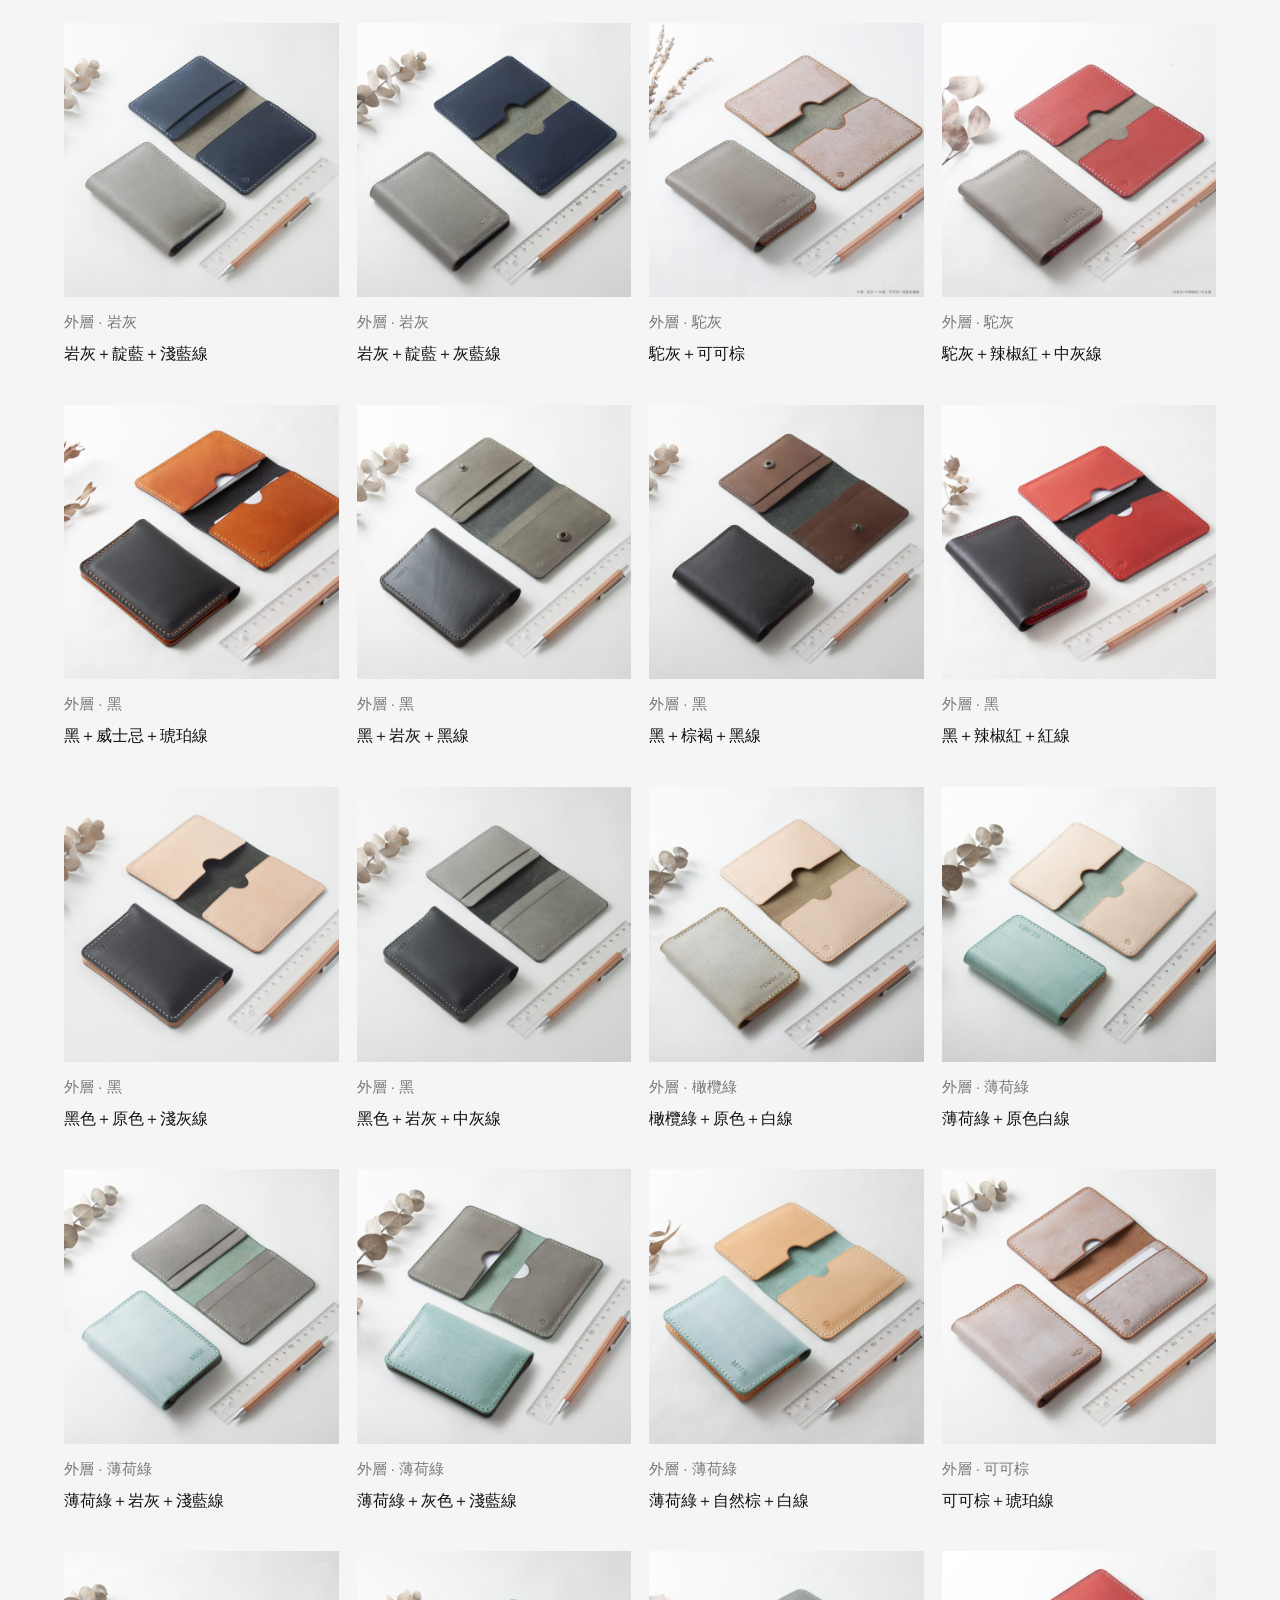
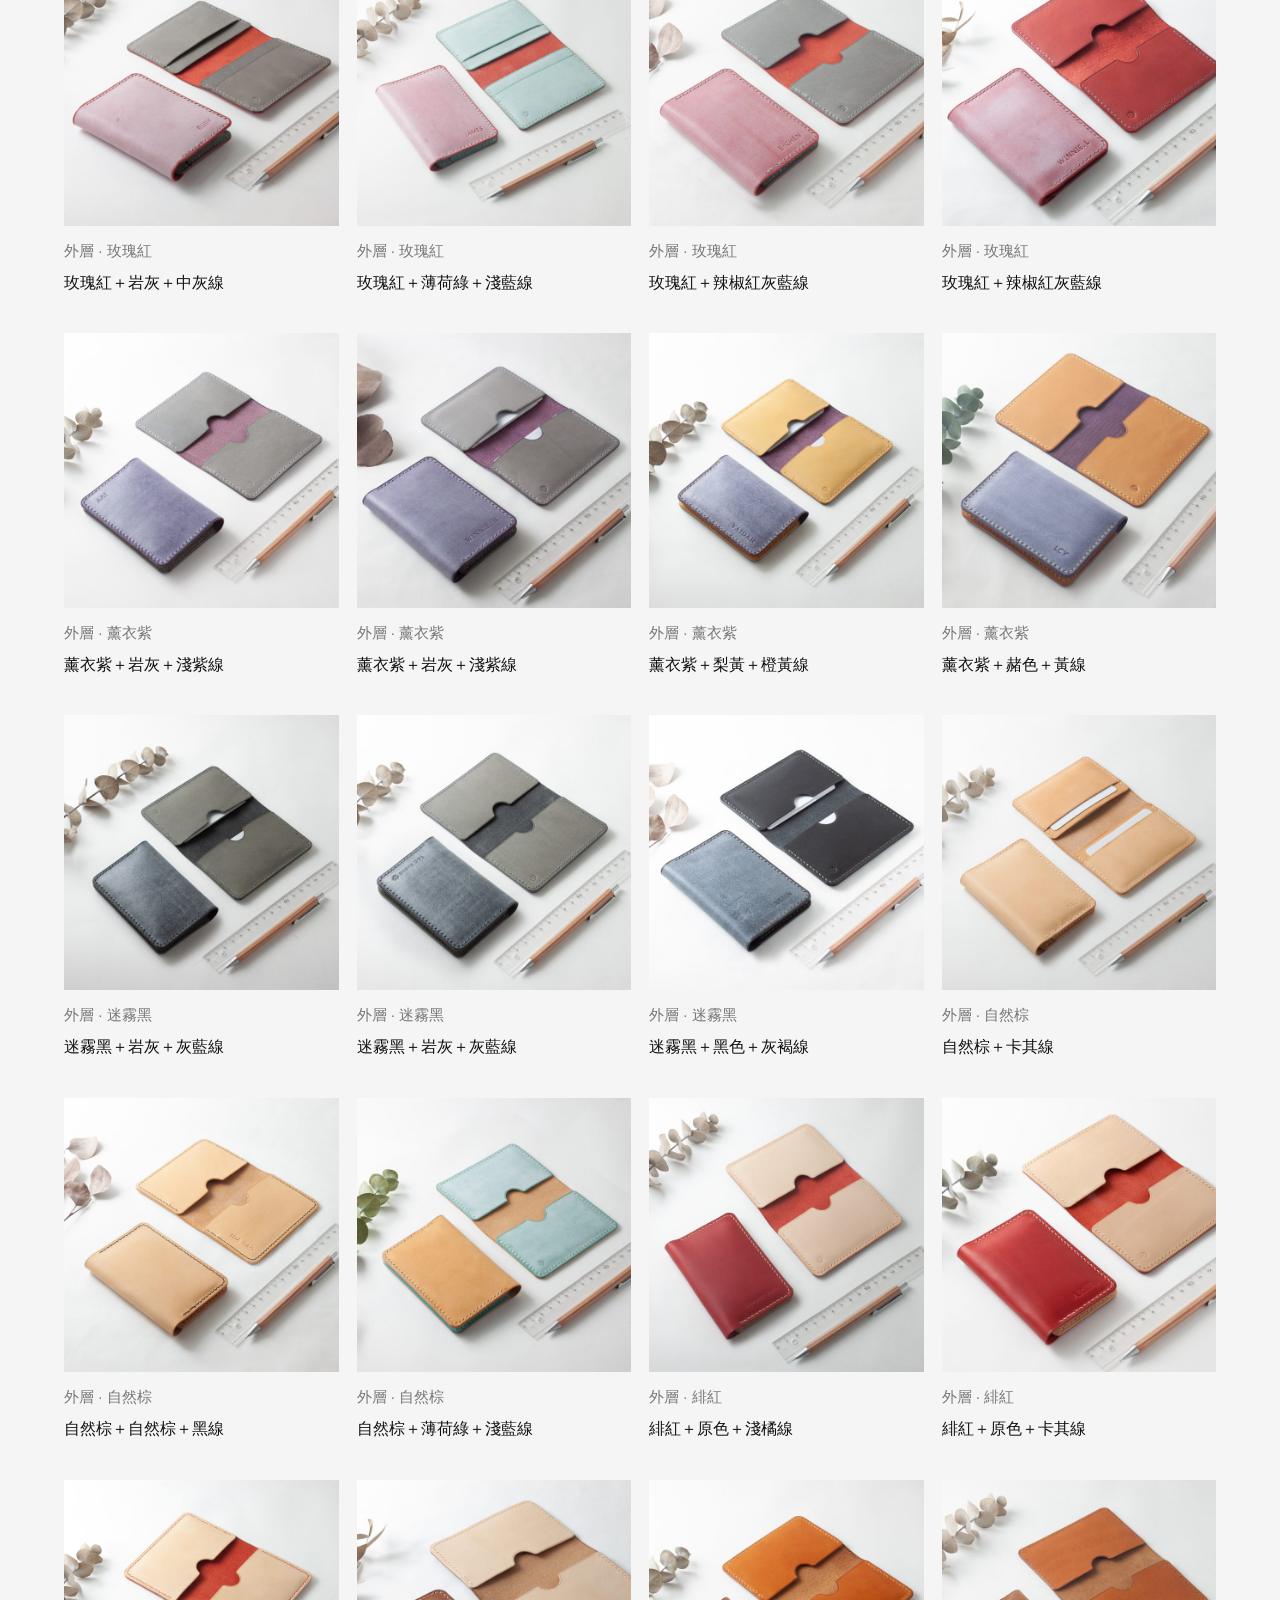
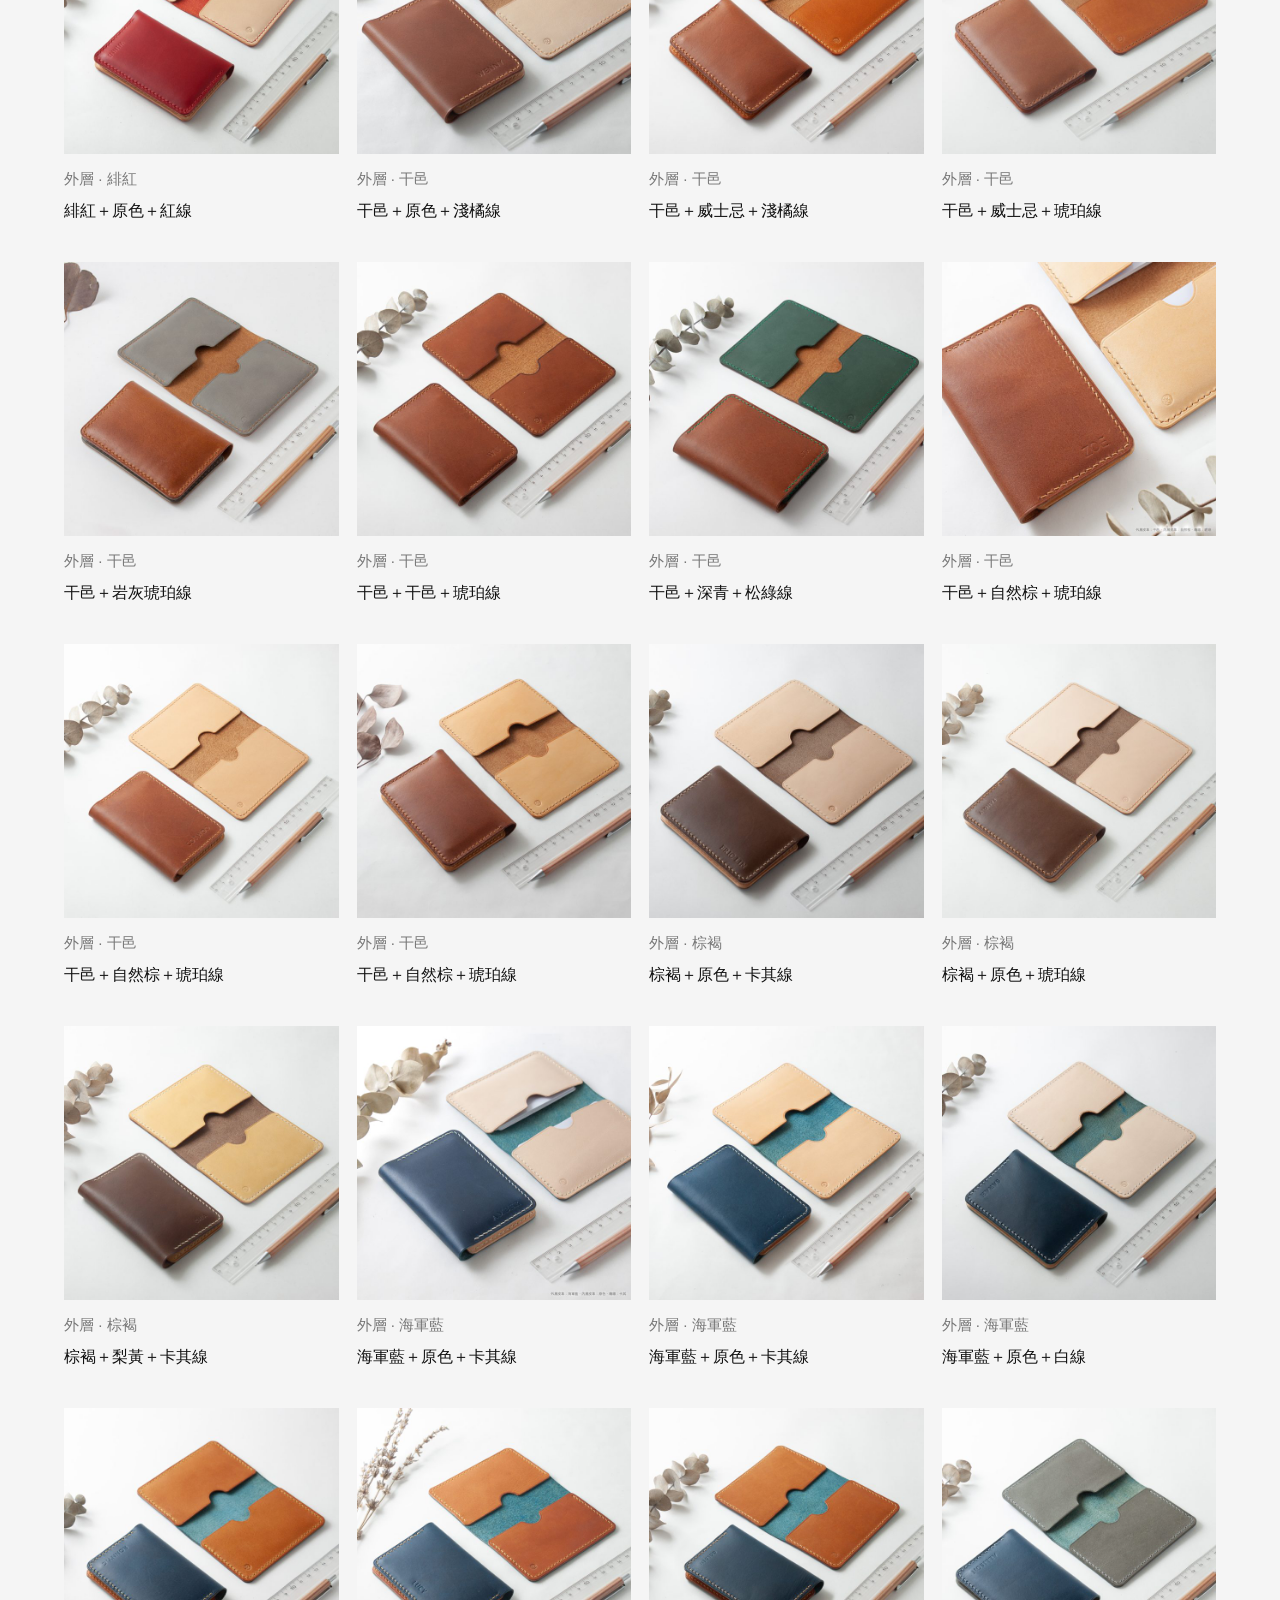
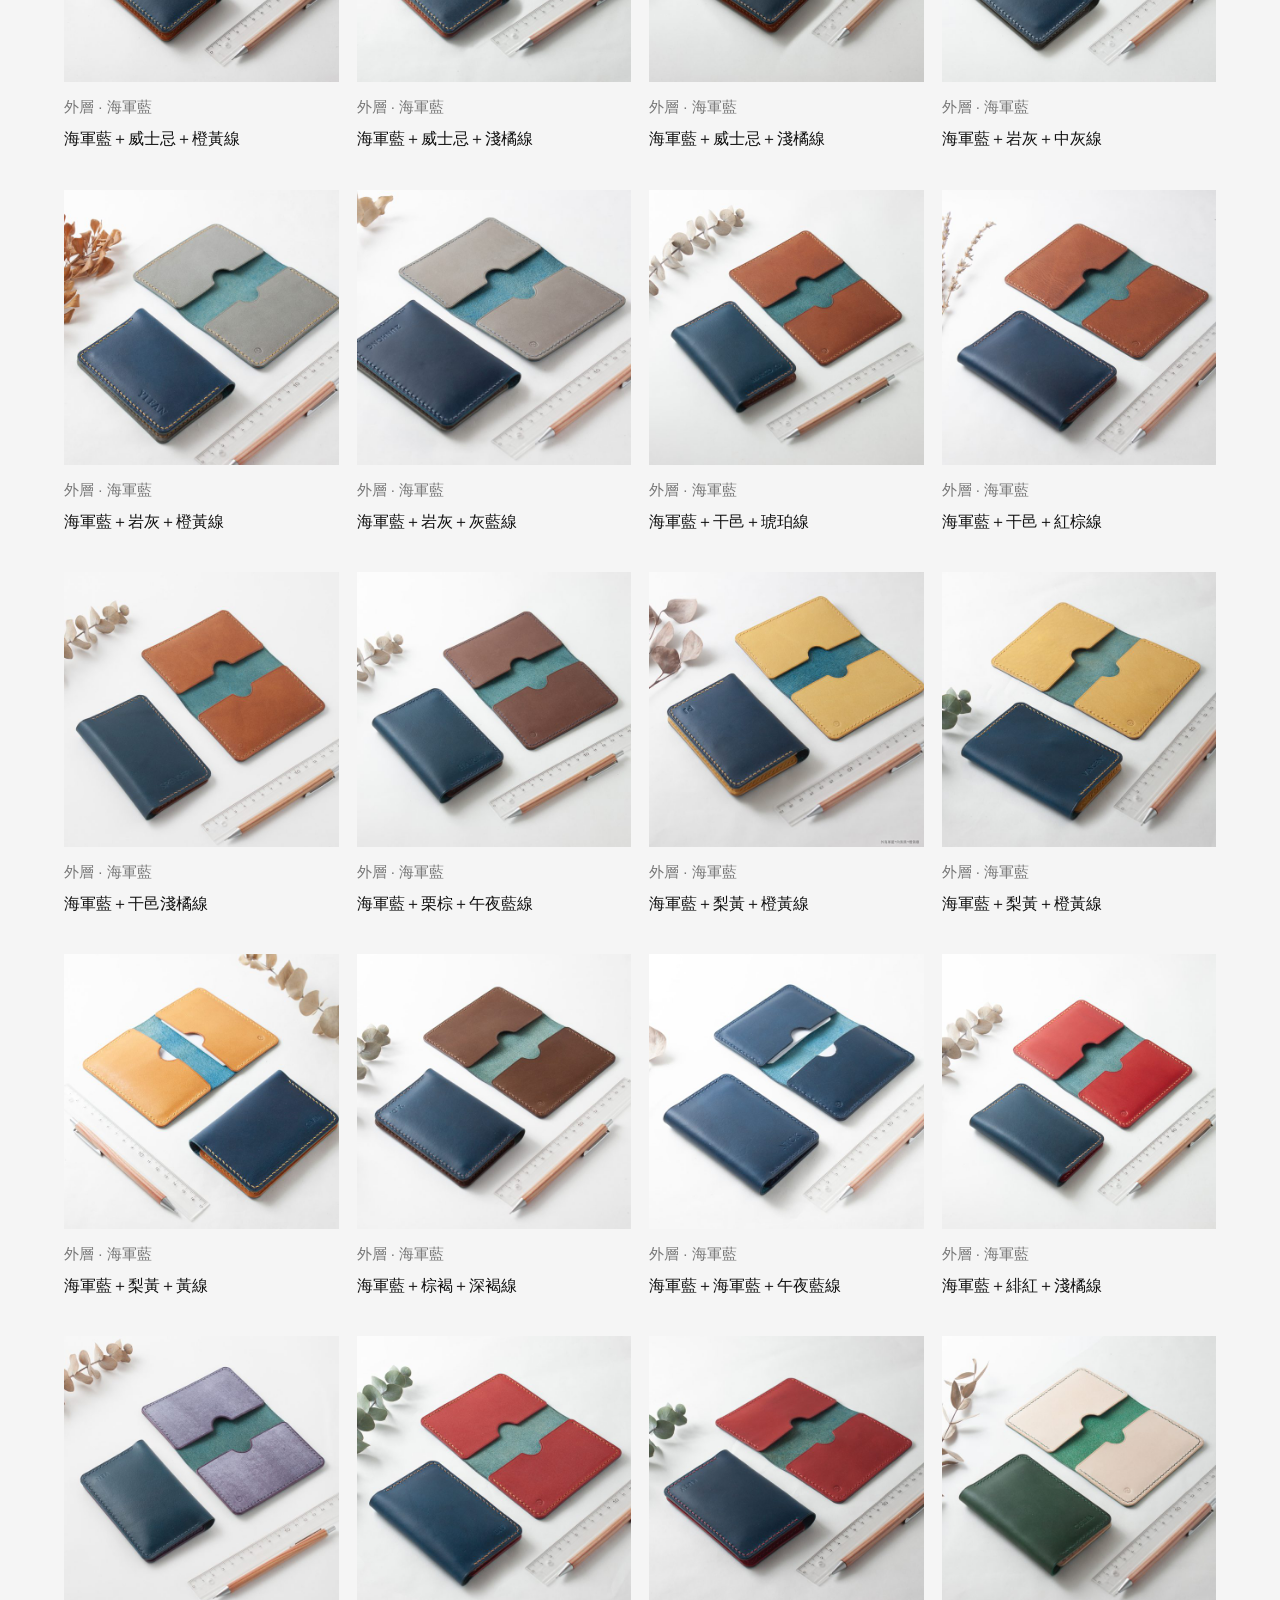
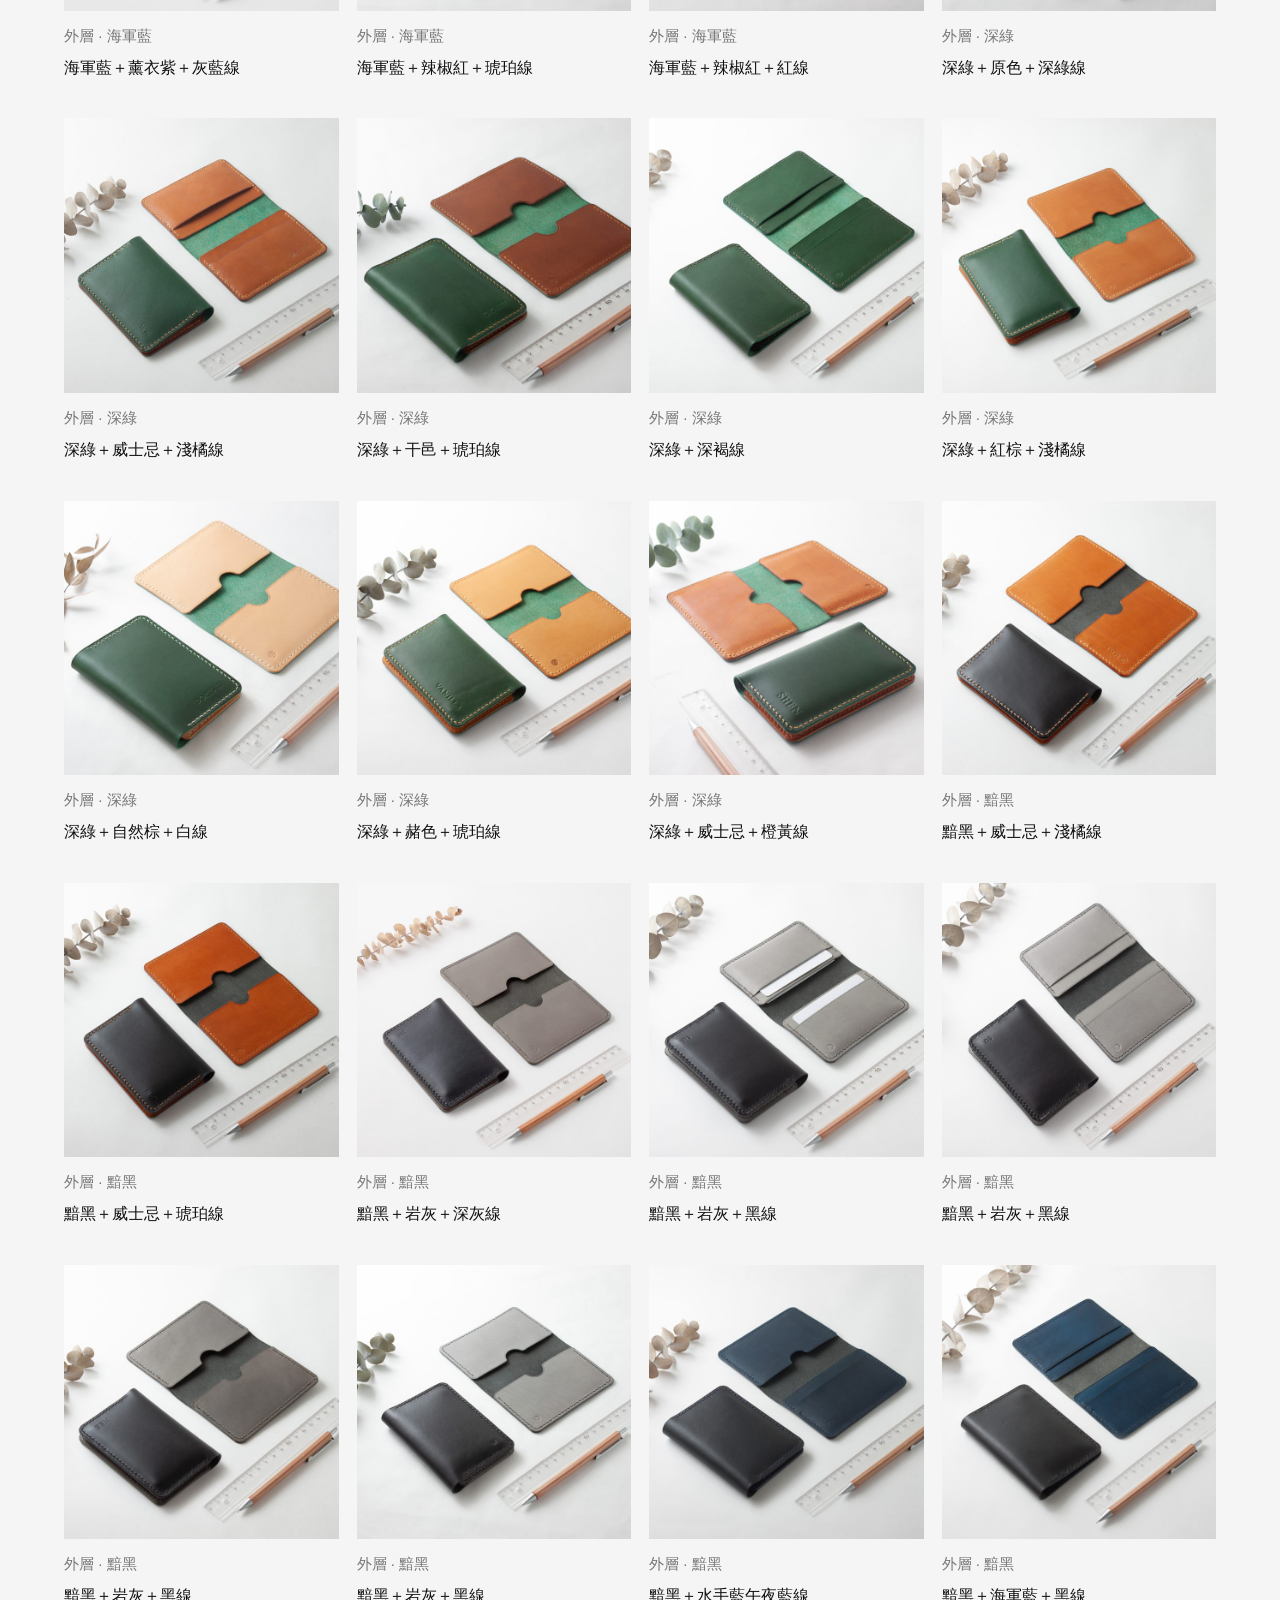
==== commit b7effb37: "加入2s" ====
--- a/2c_match.html
+++ b/2c_match.html
@@ -1,5 +1,5 @@
-<!doctype html><html lang="zh-Hant"><head><meta charset="utf-8"><meta name="viewport" content="width=device-width,initial-scale=1"><title>雙色卡片夾 配色相簿｜SEANCHY</title><meta name="description" content="SEANCHY 雙色卡片夾 皮革配色範例，依外層顏色瀏覽，尋找喜歡的皮革與縫線組合。"><link rel="stylesheet" href="assets/style.css?v=3"><script defer src="assets/data.js"></script><script defer src="assets/app.js"></script></head><body>
-<header><a href="index.html" class="brand" aria-label="SEANCHY 瀚翔手作皮革"><img class="brand-image" src="assets/logo.svg" alt="SEANCHY LEATHER CRAFT 瀚翔手作皮革" width="310" height="76"></a></header>
+<!doctype html><html lang="zh-Hant"><head><meta charset="utf-8"><meta name="viewport" content="width=device-width,initial-scale=1"><title>雙色卡片夾 配色相簿｜SEANCHY</title><meta name="description" content="SEANCHY 雙色卡片夾 皮革配色範例，依外層顏色瀏覽，尋找喜歡的皮革與縫線組合。"><link rel="stylesheet" href="assets/style.css?v=4"><script defer src="assets/data.js"></script><script defer src="assets/app.js?v=4"></script></head><body>
+<header><a href="index.html" class="brand" aria-label="SEANCHY 瀚翔手作皮革"><img class="brand-image" src="assets/logo.svg" alt="SEANCHY LEATHER CRAFT 瀚翔手作皮革" width="310" height="76"></a></header><nav class="albums" aria-label="選擇相簿"><a href="2c_match.html" aria-current="page">雙色卡片夾</a><a href="2s_match.html">雙色票卡證件套</a></nav>
 <main><h1>雙色卡片夾 配色範例</h1><section class="browse" aria-label="配色搜尋"><form id="searchform" class="searchrow"><input id="search" type="search" aria-label="搜尋配色" autocomplete="off"><button type="submit">搜尋</button></form><h2 class="filter-title">顏色 (外層)分類</h2><div id="series" aria-label="皮革系列"></div><div id="filters" aria-label="外層顏色"></div></section>
 <div class="results"><h2 id="heading">所有配色</h2><span id="count" role="status" aria-live="polite"></span></div><div id="gallery"></div><p id="empty" hidden>沒有找到符合的配色，試試其他顏色或清除搜尋、切換分類。</p><noscript>請啟用 JavaScript 以瀏覽相簿。</noscript></main>
 <footer><span>SEANCHY</span><p>照片因光線與螢幕顯示可能有色差，配色請以實物為準。</p><a href="#">回到頂端 ↑</a></footer>
--- a/assets/style.css
+++ b/assets/style.css
@@ -20,3 +20,5 @@
 #prev{left:8px}#next{right:8px}
 .detail{min-height:75px;padding:12px 20px;gap:16px}.detail p{margin:0;line-height:1.6}.detail span{color:#777}
 @media(max-width:600px){dialog{width:100vw;max-width:100vw}.stage img{width:100%;height:auto}.stage button{width:40px;height:40px}.detail{padding:14px 18px}}
+
+.albums{max-width:1440px;margin:0 auto 20px;padding:0 5%;display:flex;gap:12px;flex-wrap:wrap}.albums a{font-size:15px;padding:10px 12px;border:1px solid #ccc;text-decoration:none}.albums a[aria-current=page]{background:#292929;color:#fff;border-color:#292929}
